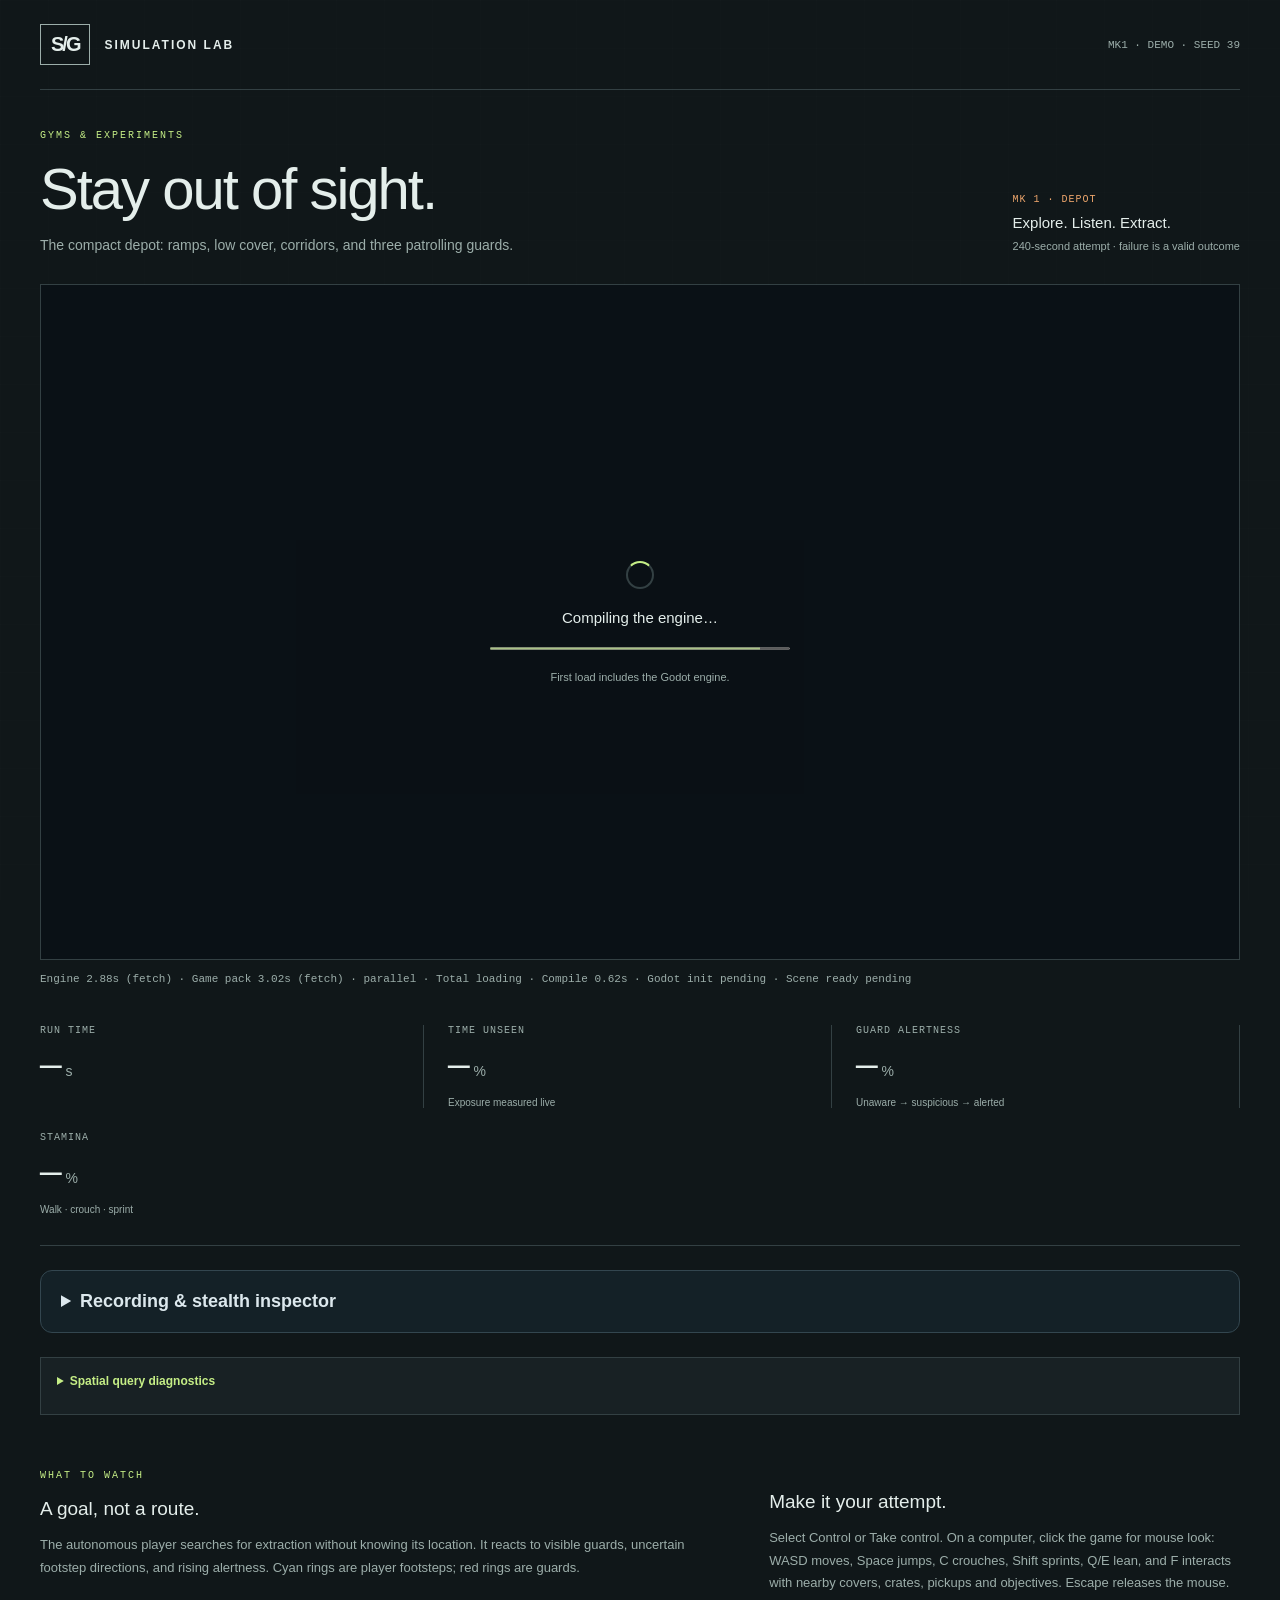
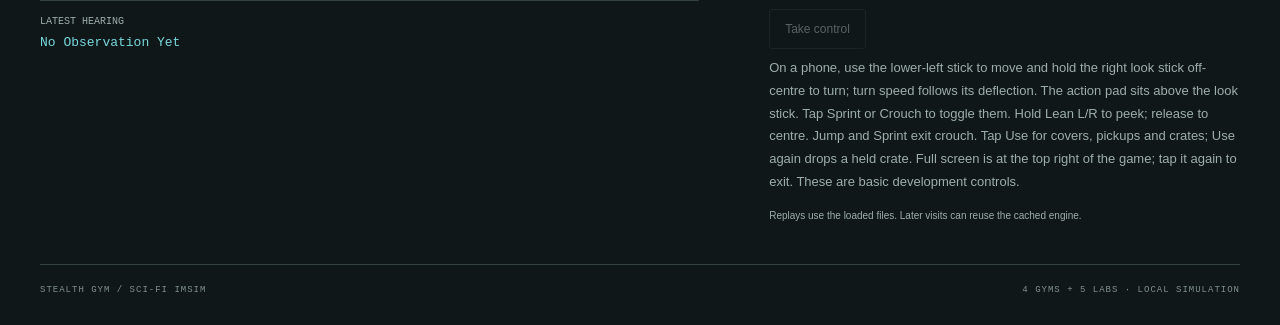
==== index.html @ 88bbf52c "Deploy streamed Hydroponics perf demo" ====
<!doctype html>
<html lang="en">
<head>
  <meta charset="utf-8">
  <meta name="viewport" content="width=device-width,initial-scale=1,viewport-fit=cover">
  <meta name="theme-color" content="#101719">
  <meta name="description" content="Choose a stealth test level, configure a seed, and watch or play an attempt.">
  <title>Stealth Gym · Test Levels</title>
  <link rel="stylesheet" href="style.css?v=986651c945bdf0cf">
  <script src="performance-panel.js?v=f16671eb01cc18a6" defer></script>
  <script src="touch-controls.js?v=0182d5096c4bc957" defer></script>
  <script src="quickbar.js?v=6be242fc9a9ba0c8" defer></script>
  <script src="perspective-menu.js?v=d79db37d63f3ac1d" defer></script>
  <script src="debug-inspector.js?v=f3e230a470df4aca" defer></script>
  <script src="debug-visuals.js?v=fcf3aa32fe4e8c78" defer></script>
  <script src="app.js?v=95acbea2584d005f" defer></script>
</head>
<body>
  <main>
    <header><a class="wordmark" href="./" aria-label="Stealth Gym home"><span class="mark">S/G</span> SIMULATION LAB</a><span class="build" id="selection-badge">MK 1 · SEED 39</span></header>
    <section class="intro"><div><p class="eyebrow">GYMS & EXPERIMENTS</p><h1>Stay out of sight.</h1><p class="description" id="level-description">Choose a course and a seed. Watch the search, or take control yourself.</p></div><div class="scenario"><span id="scenario-heading">MK 1 / THE DEPOT</span><strong>Explore. Listen. Extract.</strong><small id="budget-description">240-second attempt · failure is a valid outcome</small></div></section>
    <section class="viewer" aria-label="Stealth simulation">
      <div class="viewport" id="viewport">
        <div id="mobile-play-prompt" class="mobile-play-prompt hidden" role="status" aria-live="polite"><strong>Full screen required</strong><p>Tap the full-screen button to switch to landscape.</p><button id="test-fullscreen-start" class="hidden" type="button">Enter full screen &amp; start test</button></div>
        <canvas id="canvas" width="1280" height="720" tabindex="0" aria-label="3D stealth course"></canvas>
        <div class="launch" id="launch">
          <img src="poster.jpg" alt="Overhead view of the Mk 1 stealth course with corridors, ramps, and guards" width="640" height="360">
          <div class="shade"></div><div class="launch-content"><span class="pill">REAL SIMULATION / NOT A VIDEO</span><h2>Watch the next move.</h2><p id="download-info">Checking download size…</p><button class="primary" id="load" disabled><span>▶</span> Start now</button><small>The simulation starts automatically; audio may need a tap.</small></div>
        </div>
        <div class="loading hidden" id="loading" role="status"><span class="spinner"></span><strong id="load-status">Preparing demo…</strong><progress id="load-progress" max="1" value="0"></progress><small id="load-detail">First load includes the Godot engine.</small></div>
        <button id="fps-counter" class="fps-counter" type="button" disabled aria-label="Open performance metrics" aria-expanded="false" aria-controls="performance-panel" title="Open performance metrics">0 FPS</button>
        <button id="performance-run-status" class="performance-run-status hidden" type="button" disabled aria-live="polite">PROFILE 0.0 / 0s</button>
        <button id="debug-view-toggle" class="control-proxy" type="button" aria-expanded="false" aria-controls="debug-view-panel">Debug view</button>
        <section id="performance-panel" class="performance-panel hidden" aria-label="Performance">
          <div class="performance-toolbar">
          <div class="debug-view-heading"><strong>Performance · live</strong><button id="performance-close" type="button" aria-label="Close performance panel">✕ Close</button></div>
          <div class="performance-actions"><button id="performance-copy" type="button">Copy report</button><button id="performance-capture" type="button">Capture 10s</button><button id="performance-export" type="button">Download JSON</button></div>
          </div>
          <p id="performance-stats">Waiting for active game frames…</p>
          <canvas id="performance-graph" width="600" height="210" role="img" aria-label="Engine FPS over the last 60 seconds; time increases from left to right"></canvas>
          <small>FPS averages each 100 ms bucket. Pauses and focus changes create gaps. Opening this panel keeps gameplay running.</small>
          <fieldset class="performance-options"><legend>Rendering &amp; recording</legend>
            <label>3D resolution<select id="performance-resolution"><option value="1">100% · full detail</option><option value="0.75">75%</option><option value="0.5" selected>50% default</option></select></label>
            <label><input id="performance-shadows" type="checkbox" checked>Render shadows</label>
            <label><input id="performance-recording" type="checkbox" checked>Record stealth inspector history</label>
          </fieldset>
          <small>Lower resolution and shadows affect appearance. Stealth visibility uses the same gameplay lighting. Recording can be turned off to compare its cost.</small>
          <pre id="performance-engine"></pre>

          <small>Capture for 10 seconds, then use Copy report. URL-started tests show elapsed time against their timeout and offer the completed report on this button. GPU timing depends on WebGL timer-query support; Download saves the full profile.</small>
          <p id="performance-copy-status" role="status" aria-live="polite"></p>
          <textarea id="performance-report-output" class="hidden" readonly rows="8" aria-label="Performance report text"></textarea>
          <small>Rows show average ms over the capture and p95 over the latest 256 ticks or frames, including idle samples. Parent totals include child scopes; do not add them together. CPU/GPU profiling is off outside the panel and captures.</small>
          <pre id="performance-hotspots">Capture 10 seconds of gameplay to rank CPU hotspots.</pre>
        </section>

        <div id="quickbar-drawer" class="quickbar-drawer hidden"></div>
        <div id="touch-controls" class="touch-controls hidden" aria-label="Touch controls">
          <div id="touch-look" class="touch-look touch-joystick" role="img" aria-label="Look joystick; hold a direction to turn"><span id="touch-look-knob">LOOK</span></div>
          <div id="touch-stick" class="touch-stick touch-joystick" role="img" aria-label="Movement joystick; drag to move"><span id="touch-knob">MOVE</span></div>
          <div class="touch-actions">
            <div class="touch-lean-row">
                <button data-touch-action="lean_left" aria-label="Hold to lean left" title="Lean left"><span class="touch-icon">◀</span><small class="touch-label">Lean</small></button>
                <button data-touch-action="lean_right" aria-label="Hold to lean right" title="Lean right"><span class="touch-icon">▶</span><small class="touch-label">Lean</small></button>
            </div>
            <button data-touch-action="jump" aria-label="Jump"><span class="touch-icon">↑</span><small class="touch-label">Jump</small></button>
            <button data-touch-action="interact" aria-label="Use or interact"><span class="touch-icon">⌖</span><small class="touch-label">Use</small></button>
            <button data-touch-action="attack" data-lab="combat weapons" class="hidden" aria-label="Fire weapon"><span class="touch-icon">✦</span><small class="touch-label">Fire</small></button>
            <button data-touch-action="crouch" aria-label="Toggle crouch"><span class="touch-icon">↓</span><small class="touch-label">Crouch</small></button>
            <button data-touch-action="sprint" aria-label="Toggle sprint" aria-pressed="false"><span class="touch-icon">»</span><small class="touch-label">Sprint</small></button>
            <button data-touch-action="grenade" aria-label="Tap to throw grenade; hold to aim or place mine" title="Grenade"><span class="touch-icon">✹</span><small class="touch-label">Frag</small></button>
            <button data-touch-action="block" data-lab="combat" class="hidden" aria-label="Block"><span class="touch-icon">⬡</span><small class="touch-label">Block</small></button>
            <button data-touch-action="heavy" data-lab="combat" class="hidden" aria-label="Heavy attack"><span class="touch-icon">◆</span><small class="touch-label">Heavy</small></button>
            <button data-lab-action="reload" data-lab="weapons" class="hidden" aria-label="Reload weapon"><span class="touch-icon">↻</span><small class="touch-label">Reload</small></button>
            <button data-touch-action="grenade_cancel" aria-label="Cancel grenade aiming" title="Cancel grenade aim"><span class="touch-icon">×</span><small class="touch-label">Cancel</small></button>
            <button data-touch-action="ads" class="hidden" aria-label="Toggle aim down sights" aria-pressed="false" title="Aim down sights"><span class="touch-icon">◎</span><small class="touch-label">Aim</small></button>
            <button data-lab-action="takedown" data-lab="takedown" class="hidden" aria-label="Take down target"><span class="touch-icon">⊗</span><small class="touch-label">Take down</small></button>
            <button data-lab-action="distraction" data-lab="stealth" class="hidden" aria-label="Throw noise distraction"><span class="touch-icon">)))</span><small class="touch-label">Noise</small></button>
          </div>
        </div>
        <div class="viewport-corner-controls"><button id="play-toggle" data-command="pause" type="button" disabled aria-label="Play simulation" title="Play simulation">▶</button><div class="corner-secondary-controls"><button id="choose-map" class="map-return" type="button" disabled aria-label="Back to maps" title="Back to maps">‹ Maps</button><button id="overview-reset" class="hidden" data-command="overview_reset" type="button" disabled aria-label="Reset overview camera" title="Reset overview camera"><svg viewBox="0 0 24 24" aria-hidden="true"><circle cx="12" cy="12" r="6"/><path d="M12 2v5m0 10v5M2 12h5m10 0h5"/><circle cx="12" cy="12" r="1"/></svg></button><button id="replay" data-command="restart" type="button" disabled aria-label="Replay simulation" title="Replay simulation"><svg viewBox="0 0 24 24" aria-hidden="true"><path d="M3 11a9 9 0 1 1 2.4 7.1M3 4v7h7"/></svg></button><button id="inventory-open" class="hidden" data-command="inventory" type="button" aria-label="Open inventory" title="Inventory [I]">▦</button><div class="audio-controls" role="group" aria-label="Game audio">
          <button id="mute" type="button" aria-label="Mute game audio" aria-pressed="false" title="Mute game audio"><svg viewBox="0 0 24 24" aria-hidden="true"><path d="M11 5 6 9H3v6h3l5 4Z"/><path class="sound-waves" d="M15 8a6 6 0 0 1 0 8m3-11a10 10 0 0 1 0 14"/><path class="sound-muted" d="m16 9 5 6m0-6-5 6"/></svg></button>
        </div><button id="fullscreen" type="button" aria-label="Enter full screen" aria-pressed="false" title="Enter full screen">⛶</button></div></div>
        <div class="viewport-actions"><span id="interaction-prompt"></span></div>
        <div class="fullscreen-chrome" aria-label="Game controls">
          
          <div class="fullscreen-top"><span class="fullscreen-brand">STEALTH GYM</span></div>
          <div class="fullscreen-menu hidden" id="fullscreen-menu" aria-label="Game options">
            <div class="options-heading"><strong>Game options</strong><button id="options-close" type="button" aria-label="Close game options">Close</button></div>
            <section class="configuration" aria-label="Scenario settings">
      <input id="level" type="hidden" value="mk1">
      <fieldset id="run-mode" class="mode-toggle"><legend>RUN MODE</legend><div><label><input id="mode-demo" type="radio" name="run-mode" value="autonomous" checked><span><strong>Demo</strong><small>Watch simulation</small></span></label><label><input id="mode-control" type="radio" name="run-mode" value="manual"><span><strong>Control</strong><small>Play it yourself</small></span></label></div></fieldset>
      <label>SEED<div class="seed-field"><input id="seed" aria-label="Random seed" type="number" min="0" max="2147483647" step="1" value="39" inputmode="numeric"><button id="random-seed" aria-label="Choose a random seed" title="Choose a random seed"><svg viewBox="0 0 24 24" aria-hidden="true"><rect x="3" y="3" width="18" height="18" rx="3"/><circle cx="7.5" cy="7.5" r="1"/><circle cx="16.5" cy="7.5" r="1"/><circle cx="12" cy="12" r="1"/><circle cx="7.5" cy="16.5" r="1"/><circle cx="16.5" cy="16.5" r="1"/></svg></button><span class="seed-steppers"><button id="seed-up" type="button" aria-label="Increase seed" title="Increase seed">&#9650;</button><button id="seed-down" type="button" aria-label="Decrease seed" title="Decrease seed">&#9660;</button></span></div></label>
      <label>TIME LIMIT (S)<input id="budget" aria-label="Time limit in seconds" type="number" min="30" max="900" step="1" value="240" inputmode="numeric"></label>
      <label class="wall-texture-choice">WALL TEXTURE<select id="wall-texture" aria-label="Wall texture"><option value="untextured">Untextured · default</option><option value="weathered_concrete">Weathered concrete</option><option value="concrete_blocks">Concrete blocks</option><option value="industrial_steel">Industrial steel</option></select></label>
      <p id="config-help" role="status">Demo and Control switch live. Wall textures apply live; course settings restart on change.</p>
    </section>
          </div>
          <div class="fullscreen-bottom"><div><button id="fullscreen-game-ui-toggle" class="hidden" type="button" aria-pressed="false">Show UI</button><button id="fullscreen-mute" type="button" aria-label="Mute game audio" aria-pressed="false">♫</button><div id="perspective-menu" class="perspective-menu hidden"><button id="perspective-toggle" type="button" aria-label="Perspective" title="Perspective" aria-expanded="false" aria-controls="perspective-choices"><svg viewBox="0 0 24 24" aria-hidden="true"><path d="M2 12s3.5-7 10-7 10 7 10 7-3.5 7-10 7S2 12 2 12Z"/><circle cx="12" cy="12" r="3"/></svg></button><div class="camera-controls hidden" id="perspective-choices" role="group" aria-label="Perspective"><button type="button" data-perspective data-command="overview" aria-label="Overview" title="Overview" aria-pressed="false" disabled><svg viewBox="0 0 24 24" aria-hidden="true"><rect x="3" y="3" width="18" height="18" rx="2"/><path d="m8 15 4-7 4 7Z"/></svg></button><button type="button" data-perspective data-command="follow" aria-label="Follow" title="Follow" aria-pressed="false" disabled><svg viewBox="0 0 24 24" aria-hidden="true"><circle cx="14" cy="6" r="3"/><path d="M9 20v-4a5 5 0 0 1 10 0v4M3 8v9m0 0 3-3m-3 3-2-3"/></svg></button><button type="button" data-perspective data-command="first_person" aria-label="First person" title="First person" aria-pressed="false" disabled><svg viewBox="0 0 24 24" aria-hidden="true"><circle cx="12" cy="12" r="6"/><path d="M12 2v6m0 8v6M2 12h6m8 0h6"/></svg></button></div><div id="perspective-tooltip" class="perspective-tooltip hidden" role="tooltip"></div></div><button id="journal-open" class="hidden" type="button" data-command="journal" aria-label="Open recovered logs" title="Recovered logs [J]">Logs</button><button id="fullscreen-menu-toggle" type="button" aria-expanded="false" aria-controls="fullscreen-menu">Options</button></div></div>
        </div>
        <section id="debug-view-panel" class="debug-view-panel hidden" aria-label="Debug view settings">
          <div class="debug-view-heading"><strong>Debug view</strong><button id="debug-view-close" aria-label="Close debug view">✕</button></div>
          <p>Overlays only. Changes apply immediately without restarting. Alertness icons are gameplay UI and stay enabled.</p>
          <div class="debug-view-actions"><button id="debug-show-all" disabled>Show all</button><button id="debug-hide-all" disabled>Hide all</button></div>
          <fieldset id="debug-view-layers" aria-label="Optional debug overlays"></fieldset>
          <small>Cones show sensor range and field of view, before wall occlusion. Arrows show requested movement.</small><small id="debug-view-hint">Load the demo to enable these controls.</small>
        </section>
      </div>

    </section>
    <p id="load-timings" class="load-timings" role="status">Engine pending · Game pack pending · parallel · Total loading</p>
    <section class="stats" aria-label="Live telemetry"><article><span>RUN TIME</span><strong id="elapsed">—<em>s</em></strong><small id="status">Ready when you are</small></article><article><span>TIME UNSEEN</span><strong id="unseen">—<em>%</em></strong><small id="seen">Exposure measured live</small></article><article><span>GUARD ALERTNESS</span><strong id="alert">—<em>%</em></strong><small>Unaware → suspicious → alerted</small></article><article><span>STAMINA</span><strong id="stamina">—<em>%</em></strong><small id="posture">Walk · crouch · sprint</small></article></section>
    <details id="debug-inspector" class="debug-inspector"><summary>Recording &amp; stealth inspector</summary>
      <p>Pause to inspect any observer → target pair. Scrub recorded samples without changing the live world. The map and graphs show the selected time; the 3D game stays frozen at its latest state. Stealth is currently the only recorded system.</p>
      <div class="debug-toolbar"><button id="debug-pause" disabled>Pause</button><button id="debug-back" disabled aria-label="Previous recorded sample">◀ Sample</button><button id="debug-next" disabled aria-label="Next recorded sample">Sample ▶</button><button id="debug-live" disabled>Latest sample</button><button id="debug-export" disabled>Export JSON</button><button id="debug-import" disabled>Open recording</button><input id="debug-file" type="file" accept=".json,application/json" hidden></div>
      <p id="debug-status" role="status">Recording starts when the simulation loads. Keeps the latest 5 minutes at 10 samples/sec.</p>
      <div class="debug-selectors"><label>SYSTEM<select id="debug-stream"></select></label><label><span id="debug-source-heading">OBSERVER</span><select id="debug-source"></select></label><label><span id="debug-target-heading">TARGET</span><select id="debug-target"></select></label></div>
      <label class="debug-scrub">RECORDED TIME <output id="debug-time">0.00s</output><input id="debug-cursor" type="range" min="0" max="1" step="0.001" value="0" aria-label="Scrub recording"></label>
      <div class="debug-snapshot"><div><canvas id="debug-map" width="640" height="320" aria-label="Recorded actor positions. Click a dot to select an observer; shift click selects a target."></canvas><small>Recorded top view · orange = observer · cyan = target · line = observer memory. Wall footprints are static context; height and moving gates are not replayed. Tap actors to select; Shift + click selects a target.</small></div><pre id="debug-values">No sample selected.</pre></div>
      <div id="debug-graphs" class="debug-graphs" aria-label="Historical evidence graphs"></div>
      <p id="debug-description"></p><ol id="debug-events" aria-label="Recorded state transitions"></ol><p id="debug-error" role="alert"></p>
    </details>
    <details class="query-diagnostics"><summary>Spatial query diagnostics</summary>
      <dl><div><dt>Index p95 / physics tick</dt><dd id="query-frame">Waiting for simulation</dd></div><div><dt>Query p95</dt><dd id="query-latency">—</dd></div><div><dt>Candidates / full scan</dt><dd id="query-candidates">—</dd></div><div><dt>Cells / query</dt><dd id="query-cells">—</dd></div><div><dt>Bucket occupancy</dt><dd id="query-buckets">—</dd></div><div><dt>Maintenance / physics tick</dt><dd id="query-updates">—</dd></div><div><dt>Targets / oversized / fallbacks</dt><dd id="query-population">—</dd></div><div><dt>Replacement cost budget</dt><dd id="query-alternative">—</dd></div></dl>
      <p>Vision target lookup only; excludes field-of-view checks and physics rays. Tick costs cover the last 120 physics ticks; query p95 covers up to 512 calls. Candidate counts cover this run. The 1 ms index budget is a development target. A replacement must beat query + maintenance cost on the same workload; tree performance has not been measured in this live session.</p>
      <button id="download-query-stats" disabled>Download stats (.json)</button>
    </details>
    <section class="notes"><div><p class="eyebrow">WHAT TO WATCH</p><h3>A goal, not a route.</h3><p>The autonomous player searches for extraction without knowing its location. It reacts to visible guards, uncertain footstep directions, and rising alertness. Cyan rings are player footsteps; red rings are guards.</p><p class="hearing">LATEST HEARING <span id="hearing">No observation yet</span></p></div><div class="control-note"><h3>Make it your attempt.</h3><p>Select Control or Take control. On a computer, click the game for mouse look: WASD moves, Space jumps, C crouches, Shift sprints, Q/E lean, and F interacts with nearby covers, crates, pickups and objectives. Escape releases the mouse.</p><button data-command="play" class="manual" disabled>Take control</button><p>On a phone, use the lower-left stick to move and hold the right look stick off-centre to turn; turn speed follows its deflection. The action pad sits above the look stick. Tap Sprint or Crouch to toggle them. Hold Lean L/R to peek; release to centre. Jump and Sprint exit crouch. Tap Use for covers, pickups and crates; Use again drops a held crate. Full screen is at the top right of the game; tap it again to exit. These are basic development controls.</p><small id="cache-note">Replays use the loaded files. Later visits can reuse the cached engine.</small></div></section>
    <footer><span>STEALTH GYM / SCI-FI IMSIM</span><span>4 GYMS + 5 LABS · LOCAL SIMULATION</span></footer>
  </main>
</body>
</html>
---- style.css ----
:root{color-scheme:dark;--bg:#101719;--surface:#182124;--line:#334043;--text:#e4eeeb;--muted:#9caeaa;--accent:#c5ee86;--cyan:#78d9dd;--orange:#eea66c;font-family:Arial,Helvetica,sans-serif}*{box-sizing:border-box}body{margin:0;background:var(--bg);color:var(--text)}body:before{content:"";position:fixed;inset:0;pointer-events:none;background-image:linear-gradient(#ffffff02 1px,transparent 1px),linear-gradient(90deg,#ffffff02 1px,transparent 1px);background-size:48px 48px}main{max-width:1280px;margin:auto;padding:0 40px}header{height:90px;display:flex;align-items:center;justify-content:space-between;border-bottom:1px solid var(--line)}.wordmark{color:var(--text);font-size:12px;font-weight:bold;letter-spacing:2px;text-decoration:none;display:flex;align-items:center;gap:14px}.mark{font-size:20px;letter-spacing:-2px;border:1px solid var(--muted);padding:8px 10px}.build{font:11px monospace;color:var(--muted);display:flex;align-items:center;gap:12px}.build i{width:4px;height:4px;background:var(--accent)}.intro{padding:40px 0 28px;display:flex;gap:24px;justify-content:space-between;align-items:flex-end}.eyebrow{font:10px monospace;letter-spacing:2px;color:var(--accent);margin:0 0 14px}h1{font-size:clamp(32px,5vw,58px);font-weight:500;letter-spacing:-2px;margin:0 0 12px}.description{font-size:14px;line-height:1.6;color:var(--muted);max-width:530px;margin:0}.scenario{display:grid;gap:9px;flex-shrink:0;padding-bottom:4px}.scenario span{font:10px monospace;letter-spacing:1px;color:var(--orange)}.scenario strong{font-size:15px;font-weight:500}.scenario small{font-size:11px;color:var(--muted)}.viewer{border:1px solid var(--line);background:#0a1012}.viewport{position:relative;aspect-ratio:16/9;overflow:hidden}canvas{display:block;width:100%;height:100%;outline:none;background:#0a1012}.launch,.loading{position:absolute;inset:0;display:flex;align-items:center;justify-content:center;text-align:center}.launch img{position:absolute;width:100%;height:100%;object-fit:cover;filter:saturate(.65)}.shade{position:absolute;inset:0;background:linear-gradient(90deg,#081014d9,#08101466),linear-gradient(0deg,#081014d9,transparent)}.launch-content{position:relative;padding:20px}.pill{font:9px monospace;letter-spacing:2px;color:var(--cyan)}h2{font-size:clamp(25px,4vw,42px);font-weight:500;letter-spacing:-1px;margin:18px 0 14px}.launch p{font-size:13px;color:#d0dcd6;margin:0 0 20px}.launch small{display:block;margin-top:12px;font-size:11px;color:var(--muted)}button{font:12px Arial,sans-serif;color:var(--text);background:transparent;border:1px solid var(--line);border-radius:3px;cursor:pointer;min-height:40px;padding:10px 15px;transition:background .15s}button:hover:not(:disabled){background:#ffffff0e;border-color:#8b9b94}button:focus-visible{outline:2px solid var(--cyan);outline-offset:3px}button:disabled{opacity:.35;cursor:default}.primary{background:var(--accent);color:#14201b;border-color:var(--accent);font-weight:bold;padding:13px 26px;min-height:46px}.primary:hover:not(:disabled){background:#d9ffac}.primary span{margin-right:9px}.toolbar{display:flex;justify-content:space-between;gap:10px;padding:12px;background:var(--surface);border-top:1px solid var(--line)}.camera-controls,.run-controls{display:flex;gap:5px}.camera-controls button{border-color:transparent;color:var(--muted)}.camera-controls .selected{background:#2b3735;color:var(--accent)}.stats{display:grid;grid-template-columns:repeat(3,1fr);border-bottom:1px solid var(--line);padding:26px 0 30px;gap:24px}.stats article{border-right:1px solid var(--line);display:flex;flex-direction:column;gap:10px}.stats article:last-child{border:0}.stats span{font:10px monospace;letter-spacing:1px;color:var(--muted)}.stats strong{font:36px monospace;font-weight:400}.stats strong em{font:14px Arial;margin-left:4px;font-style:normal;color:var(--muted)}.stats small{font-size:10px;color:var(--muted)}.notes{display:grid;grid-template-columns:1.4fr 1fr;gap:70px;padding:32px 0 40px}.notes h3{font-size:19px;font-weight:500;margin:0 0 14px}.notes p{font-size:13px;line-height:1.75;color:var(--muted);margin:0 0 14px}.notes .eyebrow{font-size:10px;color:var(--accent)}.notes .hearing{margin-top:20px;border-top:1px solid var(--line);padding-top:15px;font:10px monospace;color:var(--muted)}.hearing span{display:block;margin-top:8px;color:var(--cyan);text-transform:capitalize;font-size:13px}.control-note{padding-top:24px}.control-note small{display:block;color:var(--muted);font-size:10px;line-height:1.6;margin-top:14px}.manual{margin-bottom:8px}.mobile-note{display:none}footer{border-top:1px solid var(--line);display:flex;justify-content:space-between;gap:12px;padding:20px 0 30px;font:9px monospace;color:#81918c;letter-spacing:1px}.loading{background:#0a1116ef;flex-direction:column;gap:20px}.loading strong{font-size:15px;font-weight:400}.loading small{font-size:11px;color:var(--muted);padding:0 20px}.loading progress{width:55%;max-width:300px;height:5px;accent-color:var(--accent)}.spinner{width:28px;height:28px;border:2px solid var(--line);border-top-color:var(--accent);border-radius:50%;animation:spin 1s linear infinite}@keyframes spin{to{transform:rotate(360deg)}}.live-indicator{position:absolute;left:15px;top:15px;background:#101719cc;font:9px monospace;letter-spacing:1px;padding:8px 10px;border:1px solid #ffffff22;display:flex;align-items:center;gap:7px;pointer-events:none}.live-indicator i{background:var(--accent);height:5px;width:5px;border-radius:50%}.hidden{display:none!important}.viewport:fullscreen{width:100vw;height:100vh;aspect-ratio:auto;background:#0a1012}.viewport:fullscreen canvas{object-fit:contain}
@media(max-width:700px){main{padding:0 16px}header{height:68px}.wordmark{font-size:10px;letter-spacing:1px;gap:9px}.mark{font-size:16px;padding:7px}.build{font-size:9px;gap:6px}.intro{padding:28px 0 22px;display:block}.scenario{display:none}h1{letter-spacing:-1px}.description{font-size:12px}.eyebrow{font-size:9px}.toolbar{flex-wrap:wrap;padding:8px}.camera-controls,.run-controls{flex:1}.camera-controls button,.run-controls button{flex:1;padding:10px 9px;white-space:nowrap;font-size:11px;min-height:40px}.stats{grid-template-columns:1fr 1fr;gap:22px 20px;padding:24px 0}.stats article:nth-child(2){border:0}.stats strong{font-size:29px}.stats small{font-size:10px}.notes{grid-template-columns:1fr;gap:6px;padding:28px 0}.notes p{font-size:12px}.control-note{padding-top:10px}.notes h3{font-size:18px}.launch h2{margin:10px 0;font-size:26px}.launch p{margin:0 0 12px;font-size:11px}.launch small{font-size:9px;margin-top:9px}.launch .pill{font-size:8px;letter-spacing:1px}.primary{min-height:40px;padding:10px 22px}.stats span{font-size:9px}footer{font-size:8px;display:grid;gap:8px}.live-indicator{top:8px;left:8px;font-size:8px}.loading{gap:12px}.loading small{font-size:10px}.loading strong{font-size:12px}}
@media(pointer:coarse){.mobile-note{display:block}}
.query-diagnostics{margin:20px 0;padding:16px;border:1px solid var(--line);background:var(--surface);font-size:12px}.query-diagnostics summary{cursor:pointer;color:var(--accent);font-weight:bold;min-height:24px}.query-diagnostics dl{display:grid;grid-template-columns:1fr 1fr;gap:16px;margin:20px 0}.query-diagnostics dt{color:var(--muted);font-size:11px;margin-bottom:6px}.query-diagnostics dd{margin:0;font:12px monospace;overflow-wrap:anywhere}.query-diagnostics p{color:var(--muted);font-size:11px;line-height:1.6;max-width:800px}@media(max-width:500px){.query-diagnostics dl{grid-template-columns:1fr}}
.configuration{display:grid;grid-template-columns:1.3fr 1.3fr 1fr .8fr auto;gap:12px;align-items:end;padding:18px;background:var(--surface);border:1px solid var(--line);border-bottom:0}.configuration label{display:grid;gap:8px;color:var(--muted);font:9px monospace;letter-spacing:1px}.configuration select,.configuration input{height:40px;min-width:0;width:100%;padding:8px 10px;border:1px solid var(--line);border-radius:3px;background:#101719;color:var(--text);font:13px Arial}.configuration select:focus,.configuration input:focus{outline:1px solid var(--cyan)}.configuration select:disabled,.configuration input:disabled{opacity:.45}.configuration .seed-field{display:flex;gap:4px}.seed-field input{width:100%;min-width:0}.seed-field button{padding:8px 10px}.configuration>button{color:var(--accent);border-color:#607545}.configuration>p{grid-column:1/-1;color:var(--muted);font-size:11px;line-height:1.5;margin:0}.configuration>p.error{color:#ff9b85}.configuration input::-webkit-inner-spin-button{-webkit-appearance:none}
@media(max-width:900px){.configuration{grid-template-columns:1fr 1fr}.configuration>button{grid-column:1/-1}}
@media(prefers-reduced-motion:reduce){*{transition:none!important}.spinner{animation:none}}
.camera-controls{flex:1}.camera-controls.control-mode button:not([data-command=first_person]){display:none}.camera-controls.control-mode button[data-command=first_person]{flex:1}.configuration{grid-template-columns:1.3fr 1fr 1fr}
.lighting-controls{grid-column:1/-1;border-top:1px solid var(--line);padding-top:12px}.lighting-controls summary{min-height:40px;padding:10px 0;color:var(--accent);font:bold 10px monospace;letter-spacing:1px;cursor:pointer}.lighting-sliders{display:grid;grid-template-columns:repeat(4,minmax(0,1fr));gap:16px}.lighting-sliders label{display:grid;grid-template-columns:1fr auto;align-items:center;gap:8px;color:var(--muted);font:9px monospace;letter-spacing:1px}.lighting-sliders output{color:var(--text);font:12px monospace;letter-spacing:0}.lighting-sliders input{grid-column:1/-1;width:100%;height:40px;margin:0;accent-color:var(--accent);touch-action:pan-y}.lighting-controls>small{display:block;color:var(--muted);font:11px Arial,sans-serif;line-height:1.5;margin-top:6px}@media(max-width:700px){.lighting-sliders{grid-template-columns:1fr 1fr;gap:12px}}
.configuration{grid-template-columns:1.3fr 1fr 1fr}.configuration .mode-toggle{grid-column:1/-1;grid-row:1;min-width:0;margin:0 0 6px;padding:12px;border:2px solid #718b50;border-radius:6px;background:#101719}.mode-toggle legend{padding:0 8px;color:var(--accent);font:bold 11px monospace;letter-spacing:2px}.mode-toggle>div{display:grid;grid-template-columns:1fr 1fr;gap:10px}.configuration .mode-toggle label{display:flex;align-items:center;gap:12px;min-height:66px;padding:12px 16px;border:2px solid var(--line);border-radius:4px;cursor:pointer;letter-spacing:0}.configuration .mode-toggle label:has(input:checked){background:#c5ee8620;border-color:var(--accent);color:var(--accent)}.configuration .mode-toggle input{appearance:auto;accent-color:var(--accent);width:22px;height:22px;flex:0 0 22px;margin:0;padding:0}.mode-toggle span{display:grid;gap:5px}.mode-toggle strong{font:bold 20px Arial,sans-serif}.mode-toggle small{font:12px Arial,sans-serif;color:var(--muted)}.mode-toggle:disabled{opacity:.45}.mode-toggle:disabled label{cursor:default}.mode-toggle label:focus-within{outline:2px solid var(--cyan);outline-offset:2px}@media(max-width:900px){.configuration{grid-template-columns:1fr 1fr}.configuration>button{grid-column:1/-1}}@media(max-width:500px){.configuration .mode-toggle label{padding:10px;gap:8px}.mode-toggle strong{font-size:18px}.mode-toggle small{font-size:10px}}
.touch-controls{position:absolute;inset:0;pointer-events:none;user-select:none;-webkit-user-select:none}.touch-look{position:absolute;right:0;top:0;width:52%;height:100%;pointer-events:auto;touch-action:none}.touch-look>span{position:absolute;right:20%;top:45%;color:#ffffff66;font:10px monospace;pointer-events:none}.touch-stick{position:absolute;bottom:max(14px,env(safe-area-inset-bottom));left:max(14px,env(safe-area-inset-left));width:clamp(90px,18vw,150px);aspect-ratio:1;border:2px solid #ffffff66;border-radius:50%;background:#08101455;pointer-events:auto;touch-action:none;display:grid;place-items:center}.touch-stick>span{display:grid;place-items:center;width:65%;height:65%;border:1px solid #ffffff77;border-radius:50%;background:#bac9c133;color:white;font:10px monospace;pointer-events:none}.touch-actions{position:absolute;bottom:max(14px,env(safe-area-inset-bottom));right:max(14px,env(safe-area-inset-right));display:grid;grid-template-columns:repeat(2,minmax(48px,1fr));gap:6px;pointer-events:auto}.touch-actions button{min-height:46px;padding:10px;background:#101719b8;touch-action:none;border-color:#ffffff66;font-size:12px;user-select:none;-webkit-user-select:none}.touch-actions .held{color:#101719;background:var(--accent)}.viewport.expanded{position:fixed;inset:0;z-index:1000;width:100%;height:100dvh;aspect-ratio:auto;background:#0a1012}.viewport.expanded canvas{object-fit:contain}#toggle-touch[aria-pressed=true]{color:var(--accent)}
@media(max-width:500px){.touch-actions{gap:4px;bottom:8px;right:8px}.touch-actions button{min-height:38px;padding:6px}.touch-stick{bottom:8px;left:8px}.touch-look>span{top:35%;font-size:8px}.build{max-width:50%;text-align:right}}
.viewport-actions{position:absolute;z-index:2;right:max(8px,env(safe-area-inset-right));top:max(8px,env(safe-area-inset-top));display:flex;align-items:center;gap:6px;max-width:calc(100% - 16px)}.viewport-actions button{background:#101719ed;min-height:44px;padding:8px 12px;font-size:12px;white-space:nowrap;border-color:#91ac6b}.viewport-actions span{font:11px monospace;background:#101719cc;max-width:200px}.viewport-actions span:empty{display:none}.run-controls{flex-wrap:wrap}.run-controls #fullscreen{color:var(--accent);border-color:#718b50}.viewport:-webkit-full-screen{width:100vw;height:100vh;aspect-ratio:auto;background:#0a1012}.viewport:-webkit-full-screen canvas{object-fit:contain}@media(max-width:500px){.viewport-actions button{padding:6px 9px;font-size:11px}.viewport-actions span{max-width:32vw;font-size:9px}}
/* Recording tools remain usable at phone width; no canvas-scaled form controls. */
.debug-inspector{margin:24px 0;padding:20px;background:#142127;border:1px solid #33464f;border-radius:12px;color:#dce8ed}
.debug-inspector summary{font-size:18px;cursor:pointer;font-weight:700}
.debug-inspector p,.debug-inspector small{line-height:1.5;color:#b6c6ce}
.debug-toolbar{display:flex;flex-wrap:wrap;gap:8px;margin:16px 0}
.debug-toolbar button,.debug-events button{min-height:42px}
.debug-selectors{display:grid;grid-template-columns:repeat(3,minmax(0,1fr));gap:12px}
.debug-selectors label{display:flex;flex-direction:column;gap:6px;font-size:12px;letter-spacing:.06em}
.debug-selectors select{width:100%;min-height:44px;background:#0e191f;color:#e8f1f5;border:1px solid #48616d;border-radius:6px;padding:8px}
.debug-scrub{display:block;margin:20px 0;font-size:12px}.debug-scrub output{float:right;font-size:16px}.debug-scrub input{display:block;width:100%;height:44px;accent-color:#70dfce}
.debug-snapshot{display:grid;grid-template-columns:1.2fr 1fr;gap:18px}.debug-snapshot canvas{width:100%;height:auto;touch-action:manipulation}.debug-snapshot pre{margin:0;background:#101b21;padding:14px;white-space:pre-wrap;overflow-wrap:anywhere;font-size:13px;line-height:1.6}
.debug-graphs{display:grid;grid-template-columns:repeat(2,minmax(0,1fr));gap:12px;margin:18px 0}.debug-graphs canvas{width:100%;height:auto;touch-action:manipulation;border:1px solid #34474f;border-radius:6px}
#debug-events{padding-left:20px}#debug-events li{margin-bottom:6px}#debug-error{color:#ffb7ad}
@media(max-width:650px){.debug-selectors{grid-template-columns:1fr}.debug-snapshot,.debug-graphs{grid-template-columns:1fr}.debug-inspector{padding:14px}.debug-toolbar button{flex:1 1 100px}}
.touch-lean-row{grid-column:1/-1;display:grid;grid-template-columns:repeat(2,minmax(48px,1fr));gap:inherit}
.debug-view-panel{position:absolute;z-index:5;top:62px;right:10px;width:min(340px,calc(100% - 20px));max-height:calc(100% - 78px);overflow:auto;overscroll-behavior:contain;touch-action:pan-y;padding:14px;border:1px solid #6b8473;border-radius:8px;background:#101b21f5;color:#e8f1f5;box-shadow:0 8px 25px #0007}
.debug-view-heading,.debug-view-actions{display:flex;align-items:center;gap:8px;justify-content:space-between}.debug-view-heading>strong{font-size:17px}.debug-view-panel button{min-height:40px;background:#1b2c32;padding:8px 14px}.debug-view-panel p,.debug-view-panel small{font-size:12px;line-height:1.4;color:#b6c6ce}.debug-view-panel fieldset{border:0;padding:8px 0;margin:0;display:grid;gap:2px}.debug-view-panel label{display:flex;align-items:center;gap:10px;min-height:40px;cursor:pointer;font-size:13px}.debug-view-panel input{width:20px;height:20px;accent-color:#c5ee86}.debug-view-panel small{display:block}#debug-view-toggle[aria-expanded=true]{background:#c5ee86;color:#101719}
.lighting-controls p[role=alert]{color:#ff9b85;font:12px Arial,sans-serif;line-height:1.5;overflow-wrap:anywhere}


.audio-controls{display:flex;flex-shrink:0}
.audio-controls button{display:grid;place-items:center;width:44px;min-height:44px;padding:10px;border:0;border-radius:50%;background:transparent}
.audio-controls svg{width:22px;height:22px;fill:none;stroke:currentColor;stroke-width:1.8;stroke-linecap:round;stroke-linejoin:round}
.audio-controls .sound-muted{display:none}.audio-controls button[aria-pressed=true] .sound-waves{display:none}.audio-controls button[aria-pressed=true] .sound-muted{display:block}.audio-controls button[aria-pressed=true]{color:var(--orange)}
/* Clickable engine FPS readout and live graph, also visible in fullscreen. */
.fps-counter{position:absolute;z-index:6;left:12px;top:12px;min-height:44px;padding:8px 12px;background:#142127f5;border:2px solid var(--accent);border-radius:7px;color:var(--accent);font:bold 12px monospace;cursor:pointer;box-shadow:0 3px 12px #0008}.fps-counter:hover,.fps-counter[aria-expanded=true]{background:var(--accent);color:#101719}.fps-counter:focus-visible{outline:3px solid white;outline-offset:3px}.fps-counter:disabled{opacity:0;pointer-events:none}.viewport .live-indicator{top:66px;left:12px}.performance-panel{position:absolute;z-index:7;top:64px;left:12px;width:min(520px,calc(100% - 24px));max-height:calc(100% - 76px);overflow:auto;padding:14px;background:#101b21fa;border:1px solid #718b50;border-radius:8px;box-shadow:0 8px 25px #0008;touch-action:pan-y;overscroll-behavior:contain}.performance-panel p{font:12px/1.6 monospace;white-space:pre-line;color:#e8f1f5}.performance-panel small{font:11px/1.5 Arial,sans-serif;color:#b6c6ce}.performance-panel canvas{display:block;width:100%;height:auto;margin:10px 0}.performance-panel button{min-height:40px;padding:8px 12px}.performance-panel .debug-view-heading{color:#c5ee86}@media(max-width:500px){.fps-counter{top:8px;left:8px;font-size:10px;padding:6px}.performance-panel{left:8px;top:60px;width:calc(100% - 16px);max-height:calc(100% - 68px);padding:10px}}
@media(max-width:700px){.viewport-actions{top:60px}.viewport .live-indicator{top:112px}}
.performance-options{display:grid;gap:10px;margin:14px 0;border:1px solid #48616d;padding:10px}.performance-options legend{color:#c5ee86;font-size:12px}.performance-options label{display:flex;align-items:center;gap:10px;min-height:36px;font-size:12px}.performance-options select{min-width:0;min-height:40px;background:#142127;color:#e8f1f5;border:1px solid #718b50;border-radius:4px;padding:6px}.performance-options input{width:20px;height:20px;accent-color:#c5ee86}.performance-actions{display:flex;gap:8px;flex-wrap:wrap;margin:12px 0}.performance-actions button{flex:1;min-width:150px}.performance-panel pre{font:11px/1.5 monospace;white-space:pre-wrap;overflow-wrap:anywhere;color:#dce8ed}
@media(max-width:700px),(max-height:500px){.performance-panel{position:fixed;inset:8px;width:auto;height:fit-content;max-height:calc(100dvh - 16px);z-index:1100}.performance-panel .debug-view-heading{position:sticky;top:-10px;padding:8px 0;background:#101b21;z-index:1}}

/* Keep the embedded game canvas clean; the two primary actions sit in its corners. */
.viewport-corner-controls{position:absolute;z-index:12;top:max(8px,env(safe-area-inset-top));left:max(8px,env(safe-area-inset-left));right:max(8px,env(safe-area-inset-right));display:flex;align-items:flex-start;justify-content:space-between;pointer-events:none}
.viewport:not(.live) .viewport-corner-controls{display:none}
.viewport-corner-controls button{display:grid;place-items:center;width:44px;height:44px;min-height:44px;padding:0;border-color:#91ac6b;background:#101719e8;color:var(--accent);font-size:20px;line-height:1;pointer-events:auto;box-shadow:0 2px 10px #0008}
.viewport-corner-controls #play-toggle{font-size:18px}
.control-proxy{display:none!important}
.corner-secondary-controls{display:flex;align-items:flex-start;gap:4px;pointer-events:auto}
.viewport-corner-controls .map-return{width:auto;min-width:64px;padding:0 8px;font-size:13px}
.corner-secondary-controls .audio-controls button{width:44px;height:44px;min-height:44px;padding:10px;background:#101719e8;border:1px solid #65776e;border-radius:3px}
.viewport:not(:fullscreen):not(.expanded) #debug-view-toggle{display:none}
.stats #status{display:none}
.fullscreen-top{justify-content:center}
.fullscreen-bottom>div{align-items:center}
#game-ui-toggle[aria-pressed=true],#fullscreen-game-ui-toggle[aria-pressed=true]{color:var(--accent);border-color:#91ac6b}
.overview-camera-active{touch-action:none;cursor:grab;user-select:none;-webkit-user-select:none}
.overview-camera-active.overview-camera-dragging{cursor:grabbing}

/* One canonical options form inside the viewport, shared by embedded/fullscreen. */
.viewport .fullscreen-chrome{display:flex;position:absolute;z-index:9;inset:0;flex-direction:column;justify-content:space-between;padding:8px 10px;pointer-events:none}
.viewport:not(.live) .fullscreen-chrome{display:none}
.fullscreen-top,.fullscreen-bottom{display:flex;align-items:center;justify-content:space-between;gap:8px;min-height:42px}
.fullscreen-brand{font:10px monospace;color:var(--muted);background:#101719dd;padding:8px;border-radius:4px}
.fullscreen-brand i{color:var(--accent);font-style:normal}
.fullscreen-bottom>span{max-width:40%;overflow:hidden;text-overflow:ellipsis;white-space:nowrap;font:10px monospace;color:var(--accent);background:#101719dd;padding:8px;border-radius:4px}
.fullscreen-bottom>div{display:flex;gap:5px;align-items:center}
.fullscreen-bottom button{pointer-events:auto;min-height:40px;background:#101719ee;border-color:#718b50}
.viewport .fullscreen-menu{position:absolute;right:10px;top:58px;z-index:2;width:min(540px,calc(100% - 20px));max-height:calc(100% - 112px);overflow:auto;overscroll-behavior:contain;pointer-events:auto;display:grid;gap:8px;padding:10px;border:1px solid #718b50;border-radius:8px;background:#101b21fa;box-shadow:0 8px 25px #0009}
.fullscreen-menu-row{display:flex;flex-wrap:wrap;gap:5px}
.fullscreen-menu-row button{flex:1;min-height:40px;padding:6px 8px;font-size:11px}
.fullscreen-menu .configuration{grid-template-columns:1fr 1fr;border:0;padding:4px;background:transparent}
.fullscreen-menu .mode-toggle{padding:6px;margin:0}
.fullscreen-menu .mode-toggle label{min-height:44px;padding:6px;gap:6px}
.fullscreen-menu .mode-toggle strong{font-size:16px}
.fullscreen-menu .mode-toggle small{font-size:10px}
.fullscreen-menu .lighting-sliders{grid-template-columns:1fr 1fr}
.viewport:fullscreen canvas{object-fit:contain}
.viewport:fullscreen .touch-controls,.viewport.expanded .touch-controls{z-index:3}
.viewport:fullscreen #debug-view-panel,.viewport:fullscreen #performance-panel,.viewport.expanded #debug-view-panel,.viewport.expanded #performance-panel{z-index:10}
@media(max-width:700px){.viewport .fullscreen-menu{position:fixed;top:max(58px,env(safe-area-inset-top));right:8px;width:min(540px,calc(100% - 16px));max-height:calc(100dvh - 120px)}.fullscreen-brand{display:none}.fullscreen-bottom>span{font-size:9px}.fullscreen-bottom button{min-height:38px;padding:6px 8px;font-size:11px}}

.fullscreen-top{justify-content:center}
.viewport .fullscreen-chrome:has(.fullscreen-menu:not(.hidden)){z-index:13}
.options-heading{display:flex;align-items:center;justify-content:space-between;color:var(--accent);font:13px Arial,sans-serif}
.options-heading button{min-height:40px;padding:6px 12px}

.fullscreen-top{justify-content:center}
.viewport .fullscreen-chrome:has(.fullscreen-menu:not(.hidden)){z-index:13}
.options-heading{display:flex;align-items:center;justify-content:space-between;color:var(--accent);font:13px Arial,sans-serif}
.options-heading button{min-height:40px;padding:6px 12px}

.load-timings{font:11px/1.7 monospace;color:var(--muted);padding:10px 0;margin:0;overflow-wrap:anywhere}

/* Touch gamepad: keep both sticks and the action pad inside clear lower-side zones. */
.touch-controls{z-index:3;--touch-stick-size:clamp(100px,13vw,124px);--touch-edge:max(14px,env(safe-area-inset-right));}
.touch-joystick{position:absolute;display:grid;place-items:center;width:var(--touch-stick-size);height:var(--touch-stick-size);border:2px solid #ffffff75;border-radius:50%;background:radial-gradient(circle,#17252bb3 0 30%,#081014a8 72%);box-shadow:inset 0 0 0 7px #ffffff0a,0 2px 12px #0006;pointer-events:auto;touch-action:none}
.touch-joystick>span{position:relative;inset:auto;display:grid;place-items:center;width:50%;height:50%;border:1px solid #ffffffa6;border-radius:50%;background:#829b9880;color:#fff;font:10px monospace;letter-spacing:.04em;text-shadow:0 1px 3px #000;pointer-events:none;will-change:transform}
.touch-stick{left:max(148px,calc(env(safe-area-inset-left) + 16px));bottom:max(14px,env(safe-area-inset-bottom));}
.touch-look{right:var(--touch-edge);top:auto;bottom:calc(max(8px,env(safe-area-inset-bottom)) + 58px);width:var(--touch-stick-size);height:var(--touch-stick-size);}
.touch-actions{right:calc(var(--touch-edge) + var(--touch-stick-size) + 12px);bottom:calc(max(8px,env(safe-area-inset-bottom)) + 58px);width:132px;grid-template-columns:repeat(3,minmax(0,1fr));gap:4px;align-content:end}
.touch-actions button{min-width:0;min-height:40px;padding:3px 2px;border-color:#ffffff80;border-radius:50%;background:#101719e8;font-size:9px;line-height:1;overflow-wrap:anywhere;touch-action:none}
.touch-actions .touch-lean-row{grid-column:1/-1;grid-template-columns:repeat(2,minmax(0,1fr));gap:4px}
.touch-actions .touch-lean-row button{border-radius:12px}
.touch-actions .held{border-color:var(--accent);box-shadow:0 0 10px #c5ee8666}
.viewport:has(#quickbar-drawer.is-open) #touch-controls,.viewport:has(.fullscreen-menu:not(.hidden)) #touch-controls,.viewport:has(#perspective-choices:not(.hidden)) #touch-controls,.viewport:has(#debug-view-panel:not(.hidden)) #touch-controls,.viewport:has(#debug-visual-panel:not(.hidden)) #touch-controls{display:none!important}
@media(orientation:landscape) and (max-height:500px){.touch-controls{--touch-stick-size:clamp(92px,13vw,120px)}.touch-actions{width:132px;grid-template-columns:repeat(3,minmax(0,1fr));gap:4px}.touch-actions button{min-height:40px;padding:3px 2px;font-size:9px}}
@media(max-width:700px){.touch-controls{--touch-stick-size:clamp(88px,13vw,104px)}.touch-stick{left:max(132px,calc(env(safe-area-inset-left) + 14px))}.touch-actions{width:120px;right:calc(var(--touch-edge) + var(--touch-stick-size) + 10px)}}
.viewport.manual-control #touch-controls:not(.hidden) .touch-actions{width:132px;grid-template-columns:repeat(3,minmax(0,1fr));gap:4px}
.viewport.manual-control #touch-controls:not(.hidden) .touch-actions button{min-height:40px;padding:3px 2px;font-size:9px}
@media(max-width:700px){.viewport.manual-control #touch-controls:not(.hidden) .touch-actions{width:120px}}



.fullscreen-menu .level-choice{grid-column:1/-1}

#overview-reset svg,#random-seed svg{display:block;width:22px;height:22px;fill:none;stroke:currentColor;stroke-width:1.8;stroke-linecap:round}
#random-seed svg circle{fill:currentColor;stroke:none}
#random-seed{display:grid;place-items:center;padding:4px 7px;min-width:32px}
.seed-steppers{display:flex;flex-direction:column;flex:0 0 26px;gap:2px}
.seed-steppers button{min-height:0;height:calc((100% - 2px) / 2);flex:1;padding:0 4px;font-size:9px;line-height:1}

/* Keep embedded camera choices hidden; view commands remain available. */
.viewport .camera-controls{display:none}
.viewport:not(:fullscreen):not(.expanded) #fullscreen-game-ui-toggle,.viewport:not(:fullscreen):not(.expanded) #fullscreen-mute{display:none!important}

#replay svg{width:22px;height:22px;fill:none;stroke:currentColor;stroke-width:1.8;stroke-linecap:round;stroke-linejoin:round}

.fullscreen-bottom{justify-content:flex-end}
/* The handle belongs to the game; the opened equipment tray uses the screen bottom. */
.quickbar-drawer{position:absolute;z-index:8;left:50%;bottom:calc(16% + 8px);transform:translateX(-50%);width:min(620px,96%);pointer-events:none;user-select:none;-webkit-user-select:none}
.quickbar-handle{display:block;position:relative;margin:auto;min-height:34px;padding:5px 14px;pointer-events:auto;touch-action:none;background:#102027ee;border-color:#91ac6b;color:var(--accent);font-size:12px}
.quickbar-sheet{position:absolute;left:0;right:0;bottom:42px;padding:10px;background:#102027fa;border:1px solid #91ac6b;border-radius:10px;box-shadow:0 5px 25px #0009;pointer-events:auto;touch-action:manipulation}
.quickbar-heading{display:flex;align-items:center;justify-content:space-between;margin-bottom:6px;color:var(--accent);font:12px monospace}
.quickbar-heading button{min-height:32px;padding:4px 10px}.quickbar-grid{display:grid;grid-template-columns:repeat(5,minmax(0,1fr));gap:5px}
.quickbar-grid button{display:flex;position:relative;flex-direction:column;align-items:center;justify-content:center;min-width:0;min-height:72px;padding:14px 3px 5px;background:#1a3039;border-color:#516c72;overflow:hidden}
.quickbar-grid button.selected{border-color:var(--accent);background:#33462b}.quickbar-grid button small{position:absolute;left:5px;top:3px;color:var(--accent)}
.quickbar-grid img{width:100%;height:29px;object-fit:contain}.quickbar-grid span{font-size:10px;line-height:1.2;overflow-wrap:anywhere}.quickbar-sheet>small{display:block;margin-top:7px;color:#b6c6ce;font-size:10px}
@media(orientation:landscape) and (max-height:500px){.quickbar-grid button{min-height:60px}.quickbar-sheet{padding:6px}.quickbar-grid img{height:23px}}
.quickbar-sheet{overflow-y:auto;overscroll-behavior:contain;max-height:min(340px,calc(100dvh - 100px))}
.viewport .quickbar-drawer.is-open{position:fixed;bottom:max(8px,env(safe-area-inset-bottom));z-index:1002}
/* Fullscreen camera menu shares the upper-right options row. */
.viewport:fullscreen .fullscreen-bottom,.viewport.expanded .fullscreen-bottom{position:absolute;right:max(10px,env(safe-area-inset-right));top:max(60px,calc(env(safe-area-inset-top) + 60px))}
.viewport:fullscreen .fullscreen-menu,.viewport.expanded .fullscreen-menu{top:108px;max-height:calc(100% - 120px)}
.perspective-menu{position:relative;pointer-events:auto}
.perspective-menu button{display:grid;place-items:center;width:44px;height:44px;padding:9px;touch-action:manipulation;user-select:none;-webkit-user-select:none;-webkit-touch-callout:none}
.perspective-menu svg{width:24px;height:24px;fill:none;stroke:currentColor;stroke-width:1.8;stroke-linecap:round;stroke-linejoin:round}
.viewport .perspective-menu .camera-controls{position:absolute;display:flex;right:0;top:50px;gap:5px;padding:6px;border:1px solid #718b50;border-radius:5px;background:#101719f5;box-shadow:0 5px 18px #0008}
.perspective-menu .camera-controls button{flex:none;border-color:#334043}
.perspective-menu button[aria-expanded=true],.perspective-menu button.selected{color:var(--accent);border-color:var(--accent);background:#2b3735}
.perspective-tooltip{position:fixed;z-index:30;pointer-events:none;white-space:nowrap;padding:9px 12px;border:1px solid var(--accent);border-radius:5px;color:var(--text);background:#101719;font-size:13px;box-shadow:0 3px 12px #000a}

/* Native menu is drawn by Godot; leave the canvas and fullscreen exit usable. */
.viewport.game-menu-open .fullscreen-chrome,.viewport.game-menu-open #fps-counter,.viewport.game-menu-open #performance-panel,.viewport.game-menu-open #debug-view-panel,.viewport.game-menu-open #debug-visual-panel,.viewport.game-menu-open #touch-controls,.viewport.game-menu-open #quickbar-drawer{display:none!important}
.viewport.game-menu-open canvas{touch-action:none}
.viewport.dialogue-open #touch-controls,.viewport.dialogue-open #quickbar-drawer,.viewport.dialogue-open .fullscreen-chrome{display:none!important}
.viewport.game-menu-open .viewport-corner-controls button:not(#fullscreen):not(#choose-map),.viewport.game-menu-open .audio-controls{display:none!important}
.viewport.game-menu-open .viewport-corner-controls{justify-content:flex-end}

/* Keep the FPS readout compact, reachable and clear of mobile action buttons. */
.fps-counter{top:auto;right:max(8px,env(safe-area-inset-right));bottom:max(8px,env(safe-area-inset-bottom));left:auto;z-index:15;min-height:44px;padding:6px 10px;border:1px solid #ffffff66;border-radius:4px;background:#101719d9;color:#e4eeeb;font:12px monospace;font-weight:600;box-shadow:0 2px 8px #0007}
.fps-counter:hover:not(:disabled),.fps-counter[aria-expanded=true]{border-color:var(--accent);background:#253137;color:var(--accent)}
.viewport.manual-control #touch-controls:not(.hidden) .touch-actions{bottom:calc(max(8px,env(safe-area-inset-bottom)) + 58px)}
.viewport.manual-control #quickbar-drawer:not(.is-open){bottom:max(8px,env(safe-area-inset-bottom))}
.viewport:has(#performance-panel:not(.hidden)) #touch-controls,.viewport:has(#performance-panel:not(.hidden)) #quickbar-drawer{display:none!important}
@media(orientation:landscape) and (max-height:500px){.viewport.manual-control #touch-controls:not(.hidden) .touch-actions{grid-template-columns:repeat(3,minmax(64px,1fr));width:min(46vw,360px);gap:5px}.viewport.manual-control #touch-controls:not(.hidden) .touch-actions button{min-height:40px;padding:5px 6px;font-size:11px}}
@media(max-width:700px){.viewport.manual-control:not(:fullscreen):not(.expanded) .fullscreen-bottom{position:absolute;top:max(8px,env(safe-area-inset-top));left:max(8px,env(safe-area-inset-left));right:auto;bottom:auto}}

/* Phone gamepad: free the lower-left corner, and group actions above the look stick. */
.touch-controls{--touch-left-edge:max(14px,env(safe-area-inset-left));--touch-action-size:150px;}
.touch-controls .touch-stick{left:var(--touch-left-edge);}
.viewport.manual-control #touch-controls:not(.hidden) .touch-actions{right:calc(var(--touch-edge) + (var(--touch-action-size) - var(--touch-stick-size))/2);bottom:calc(max(8px,env(safe-area-inset-bottom)) + 28px + var(--touch-stick-size) + 8px);width:var(--touch-action-size);height:150px;grid-template-columns:repeat(4,36px);grid-template-rows:repeat(4,36px);gap:2px;align-content:center;justify-content:center;}
#touch-controls .touch-actions .touch-lean-row{display:contents;}
.viewport.manual-control #touch-controls:not(.hidden) .touch-actions button{display:flex;flex-direction:column;align-items:center;justify-content:center;gap:0;width:36px;min-width:36px;height:36px;min-height:36px;padding:1px;border-radius:50%;background:#101719e8;line-height:1;overflow:visible;}
#touch-controls .touch-actions .touch-icon{font:16px/16px Arial,sans-serif;text-shadow:0 1px 3px #000;}
#touch-controls .touch-actions .touch-label{font:6px/7px Arial,sans-serif;white-space:nowrap;color:#e4eeeb;}
#touch-controls [data-touch-action="jump"]{grid-area:1/2}
#touch-controls [data-touch-action="lean_left"]{grid-area:1/1}
#touch-controls [data-touch-action="lean_right"]{grid-area:1/3}
#touch-controls [data-touch-action="interact"]{grid-area:2/1}
#touch-controls [data-touch-action="sprint"]{grid-area:2/2}
#touch-controls [data-touch-action="attack"]{grid-area:2/3}
#touch-controls [data-touch-action="grenade"]{grid-area:3/1}
#touch-controls [data-touch-action="crouch"]{grid-area:3/2}
#touch-controls [data-touch-action="grenade_cancel"]{grid-area:3/3}

/* Keep the mobile utility row clear of both the corner controls and the action pad. */
.viewport.mobile-touch:fullscreen .fullscreen-bottom,.viewport.mobile-touch.expanded .fullscreen-bottom{top:max(8px,env(safe-area-inset-top));left:50%;right:auto;bottom:auto;width:max-content;transform:translateX(-50%)}
@media(max-width:700px){.viewport.mobile-touch.manual-control:not(:fullscreen):not(.expanded) .fullscreen-bottom{top:max(8px,env(safe-area-inset-top));left:50%;right:auto;bottom:auto;width:max-content;transform:translateX(-50%)}}
.mobile-play-prompt{position:absolute;z-index:11;top:50%;left:50%;display:grid;gap:6px;width:min(380px,calc(100% - 32px));padding:13px 16px;transform:translate(-50%,-50%);border:1px solid #91ac6b;border-radius:6px;background:#101719ed;box-shadow:0 4px 18px #0009;text-align:center;pointer-events:none}
.mobile-play-prompt strong{color:var(--accent);font:bold 12px monospace;letter-spacing:1px;text-transform:uppercase}
.mobile-play-prompt p{margin:0;color:var(--text);font-size:12px;line-height:1.4}
.mobile-play-prompt button{justify-self:center;min-height:42px;margin-top:4px;padding:10px 16px;border:1px solid var(--accent);border-radius:4px;background:#253522;color:var(--accent);font-weight:700;pointer-events:auto;touch-action:manipulation}
#touch-controls [data-touch-action="block"]{grid-area:4/1}
#touch-controls [data-touch-action="heavy"]{grid-area:4/2}
#touch-controls [data-lab-action="reload"],#touch-controls [data-lab-action="takedown"],#touch-controls [data-lab-action="distraction"]{grid-area:4/3}
#touch-controls [data-touch-action="ads"]{grid-area:4/4}
.performance-panel #performance-copy-status{font:12px/1.5 Arial,sans-serif;color:#c5ee86;margin:6px 0}
.performance-panel #performance-report-output{box-sizing:border-box;width:100%;background:#0b1216;color:#e8f1f5;border:1px solid #718b50;border-radius:4px;padding:8px;font:11px/1.4 monospace;white-space:pre;overflow:auto;user-select:text}

.performance-toolbar{position:sticky;top:-14px;z-index:3;background:#10191e;padding:8px 0}.performance-toolbar .debug-view-heading{position:static}.performance-toolbar .performance-actions{margin:8px 0 0;flex-wrap:nowrap}.performance-toolbar .performance-actions button{min-width:0;padding:10px 6px;font-size:12px}#performance-copy{border-color:#c5ee86;color:#c5ee86}
.performance-run-status{position:absolute;z-index:6;top:62px;left:12px;min-height:34px;padding:7px 10px;background:#142127f5;border:1px solid var(--cyan);border-radius:6px;color:var(--cyan);font:10px monospace;box-shadow:0 3px 12px #0008}.performance-run-status:not(:disabled){border-color:var(--accent);color:var(--accent)}.performance-run-status:disabled{opacity:1;cursor:default}@media(max-width:500px){.performance-run-status{top:54px;left:8px;min-height:32px;padding:6px 8px;font-size:9px}}

/* Keep the light gem bottom-centre and the equipment handle clear to its right. */
.viewport.mobile-touch #quickbar-drawer:not(.is-open){left:calc(50% + 48px);right:auto;bottom:max(8px,env(safe-area-inset-bottom));width:max-content;transform:none}
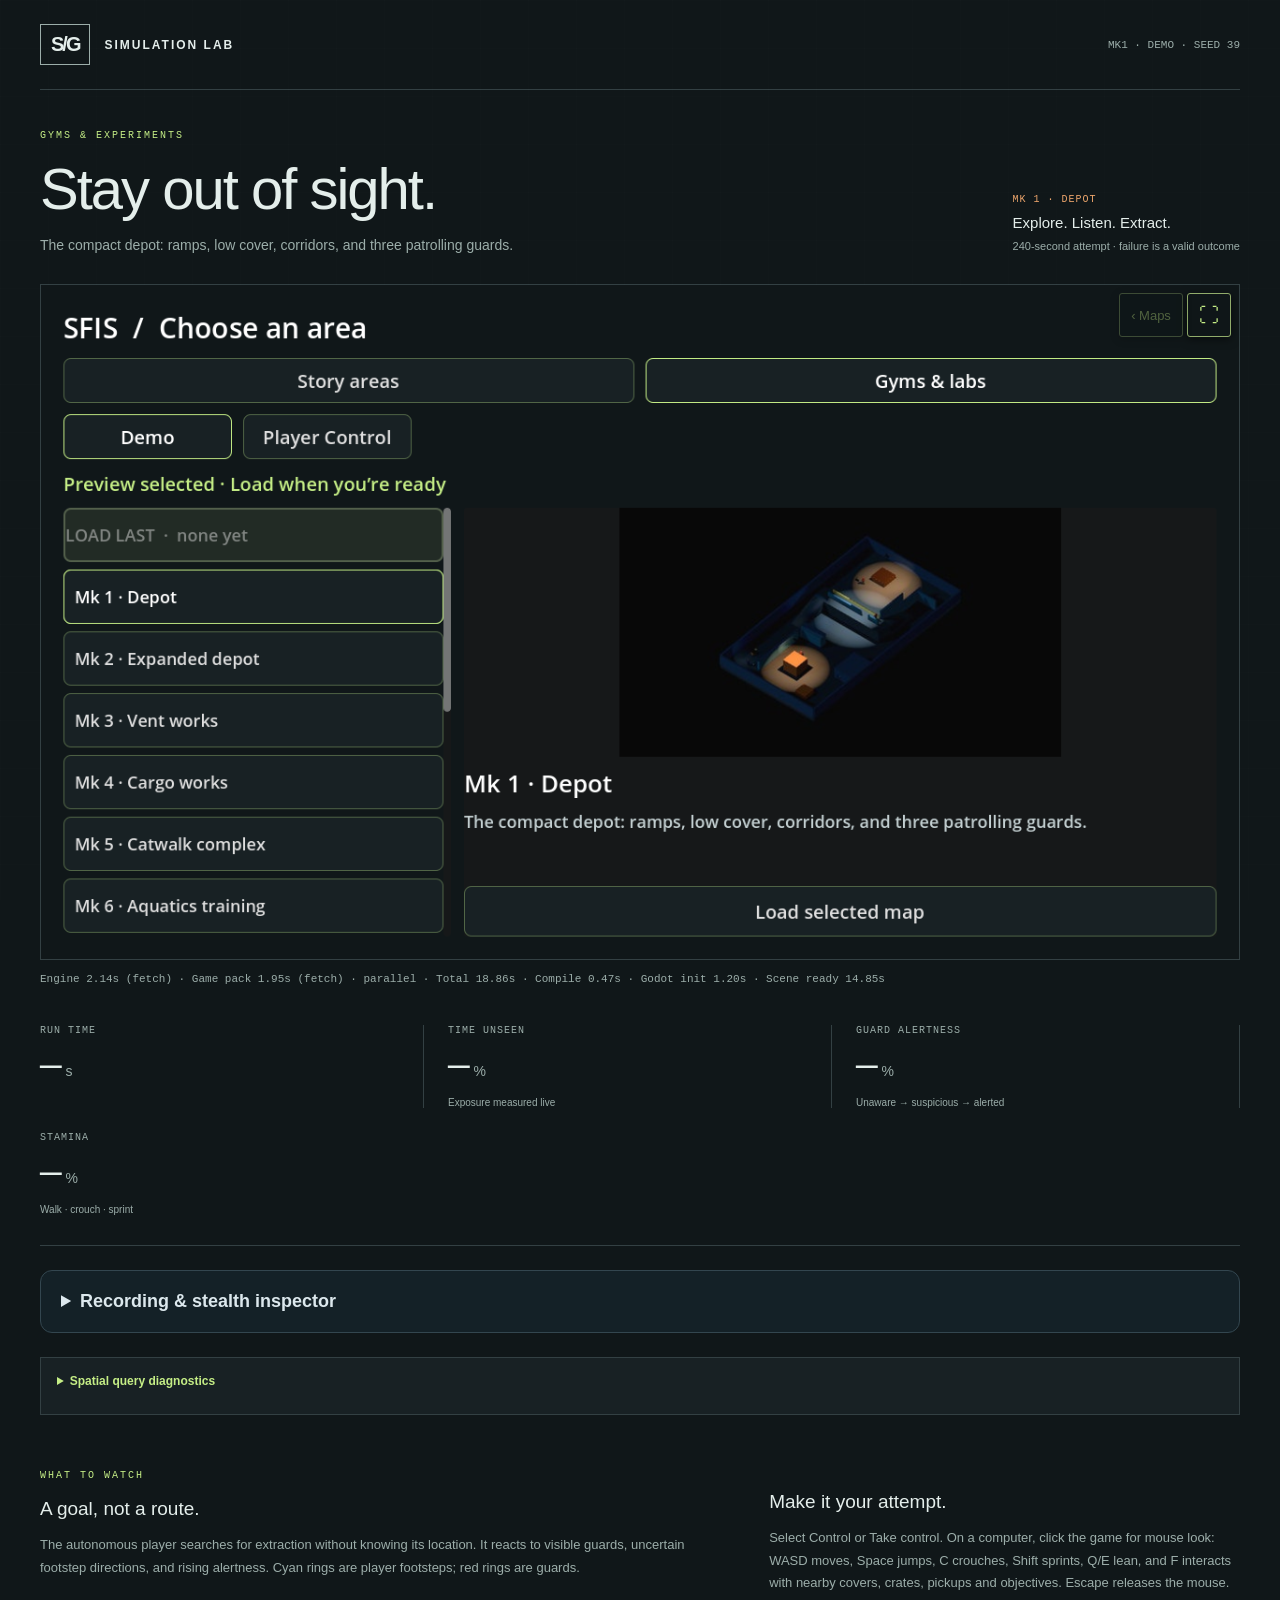
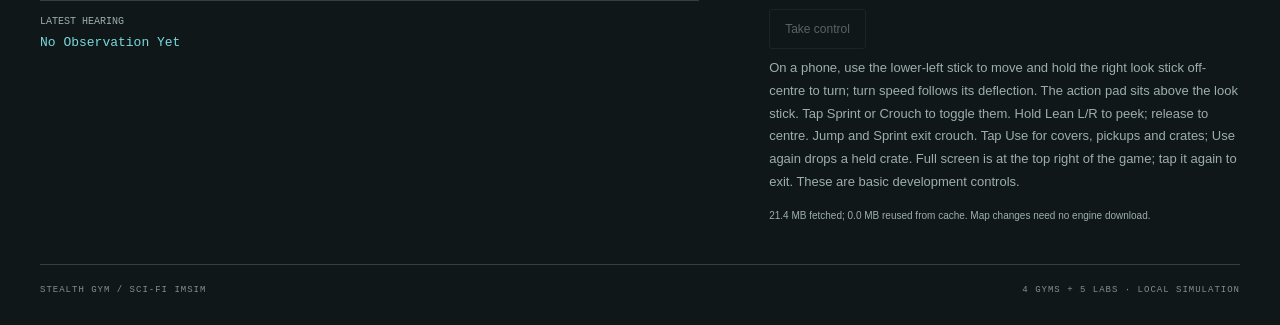
==== commit f7d6781b: "Deploy batched Hydroponics collision proxies" ====
--- a/index.html
+++ b/index.html
@@ -7,7 +7,7 @@
   <meta name="description" content="Choose a stealth test level, configure a seed, and watch or play an attempt.">
   <title>Stealth Gym · Test Levels</title>
   <link rel="stylesheet" href="style.css?v=986651c945bdf0cf">
-  <script src="performance-panel.js?v=f16671eb01cc18a6" defer></script>
+  <script src="performance-panel.js?v=d96aa5ebb6630c1f" defer></script>
   <script src="touch-controls.js?v=0182d5096c4bc957" defer></script>
   <script src="quickbar.js?v=6be242fc9a9ba0c8" defer></script>
   <script src="perspective-menu.js?v=d79db37d63f3ac1d" defer></script>
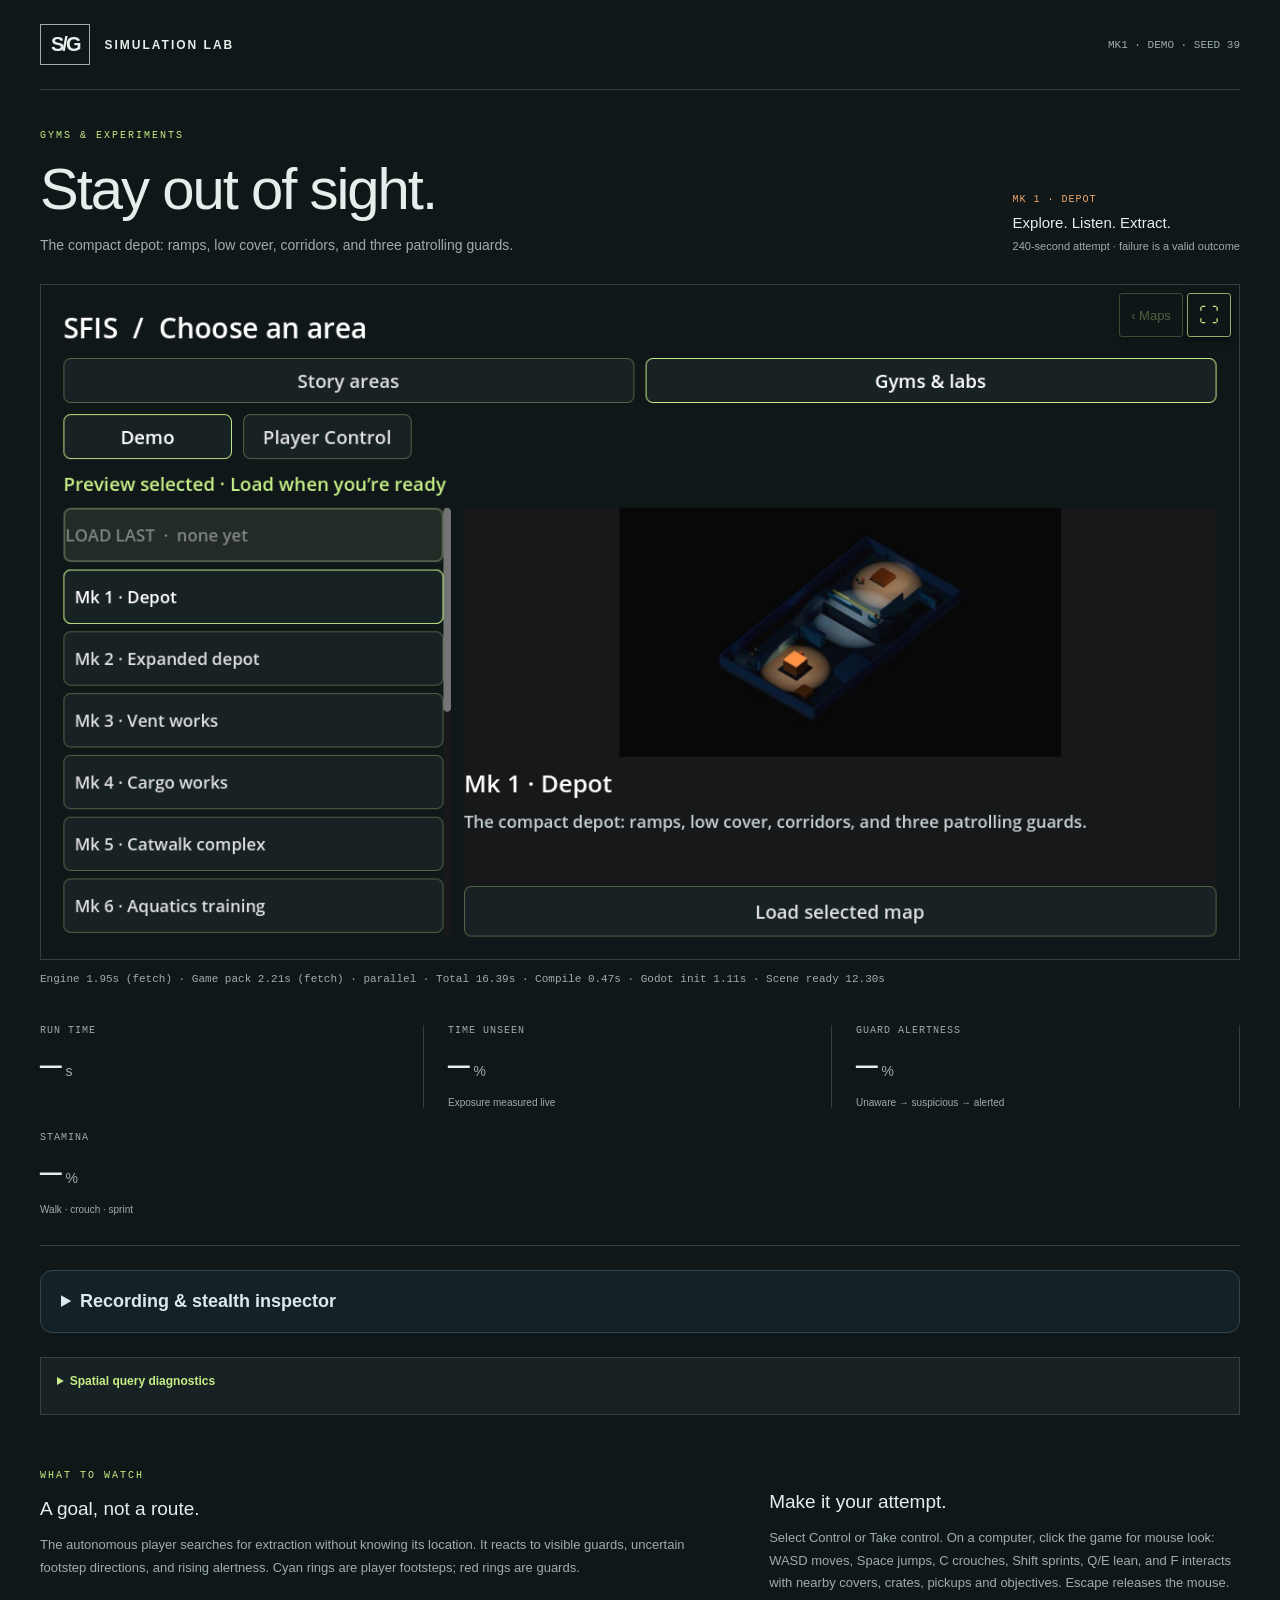
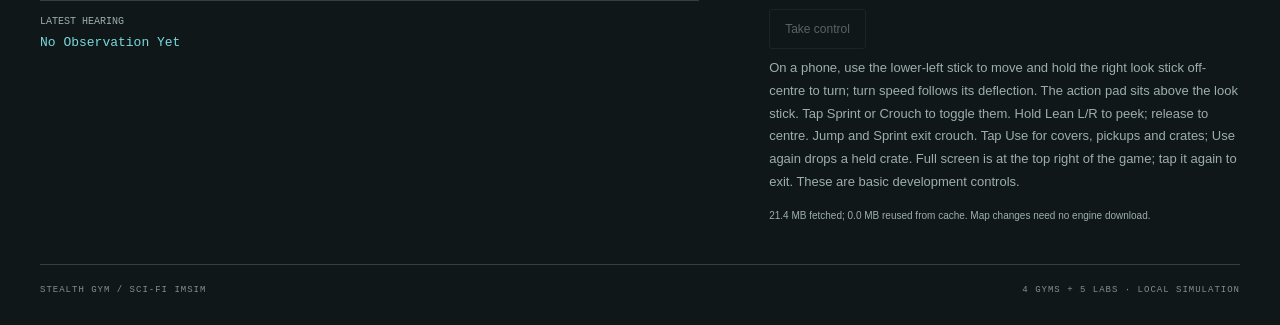
==== commit 42e45444: "Publish Hydroponics performance context v5" ====
--- a/index.html
+++ b/index.html
@@ -7,7 +7,7 @@
   <meta name="description" content="Choose a stealth test level, configure a seed, and watch or play an attempt.">
   <title>Stealth Gym · Test Levels</title>
   <link rel="stylesheet" href="style.css?v=986651c945bdf0cf">
-  <script src="performance-panel.js?v=d96aa5ebb6630c1f" defer></script>
+  <script src="performance-panel.js?v=f05c7490e3095671" defer></script>
   <script src="touch-controls.js?v=0182d5096c4bc957" defer></script>
   <script src="quickbar.js?v=6be242fc9a9ba0c8" defer></script>
   <script src="perspective-menu.js?v=d79db37d63f3ac1d" defer></script>
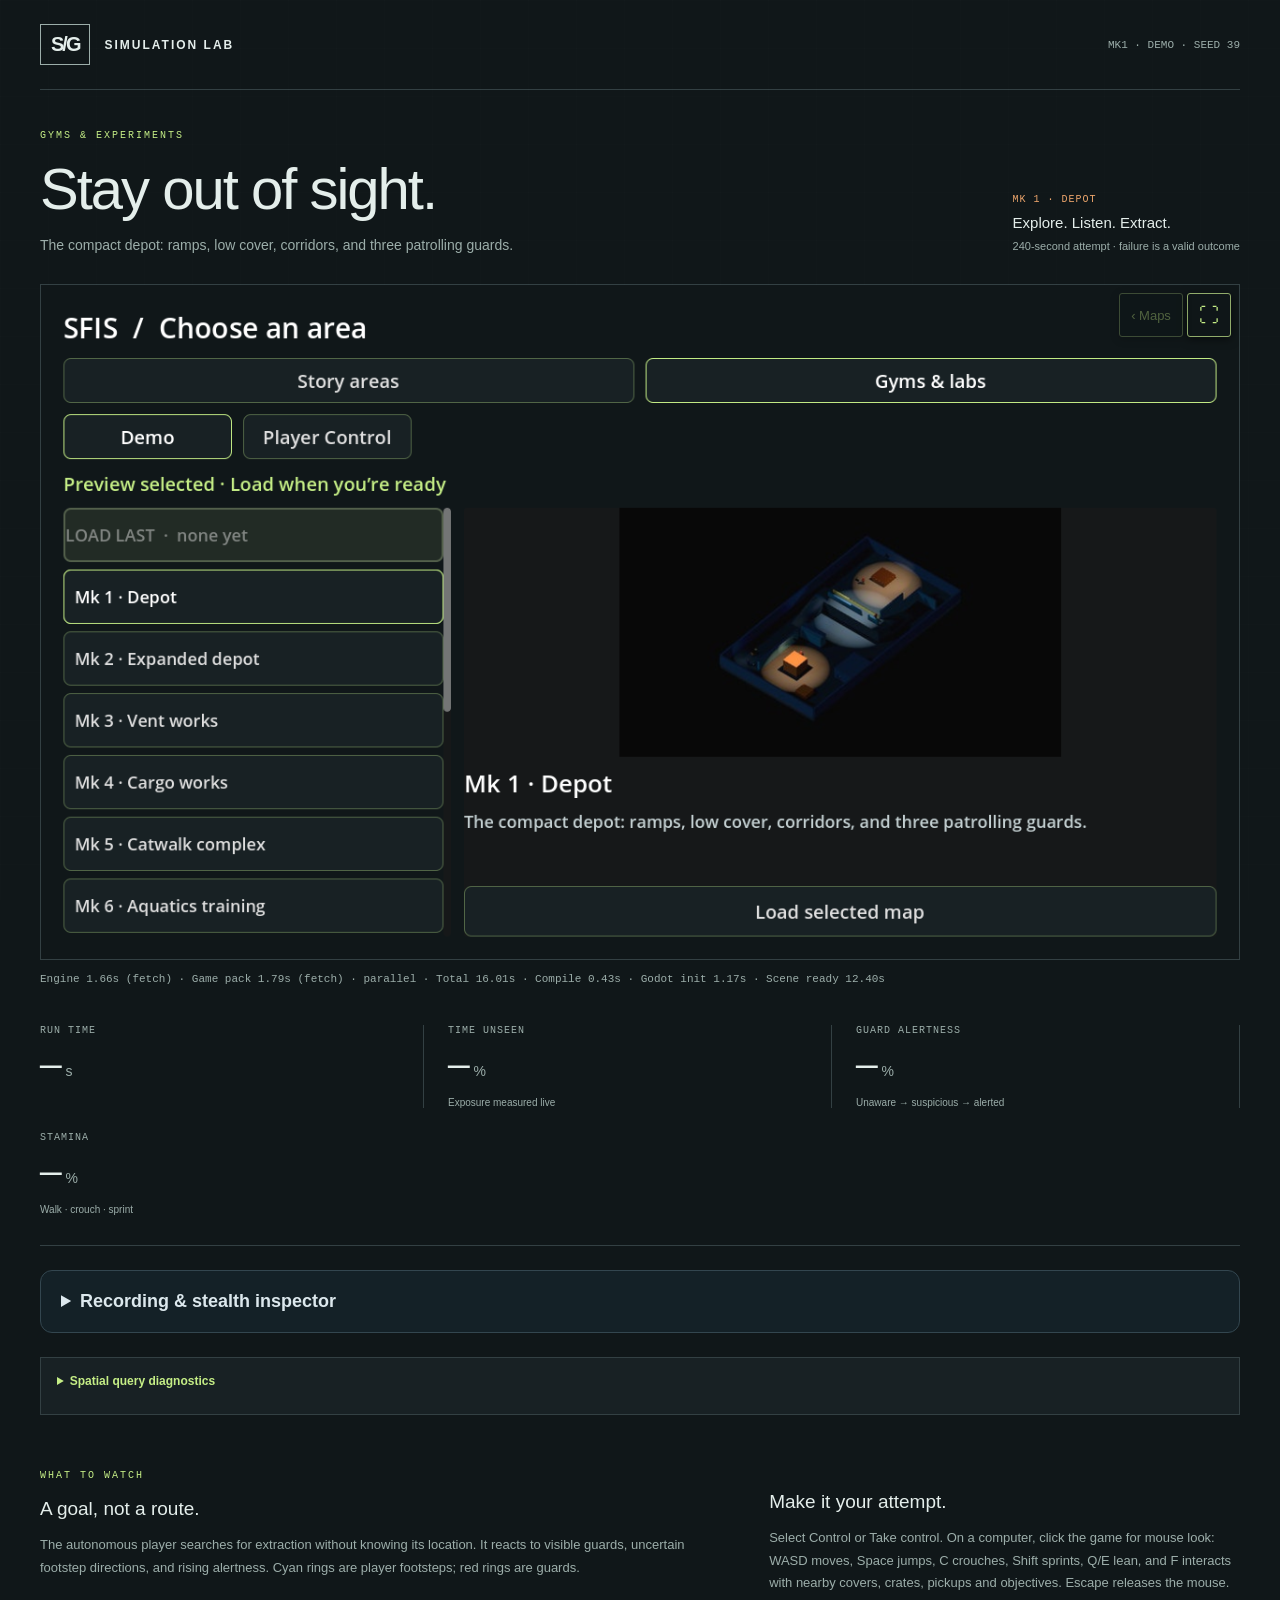
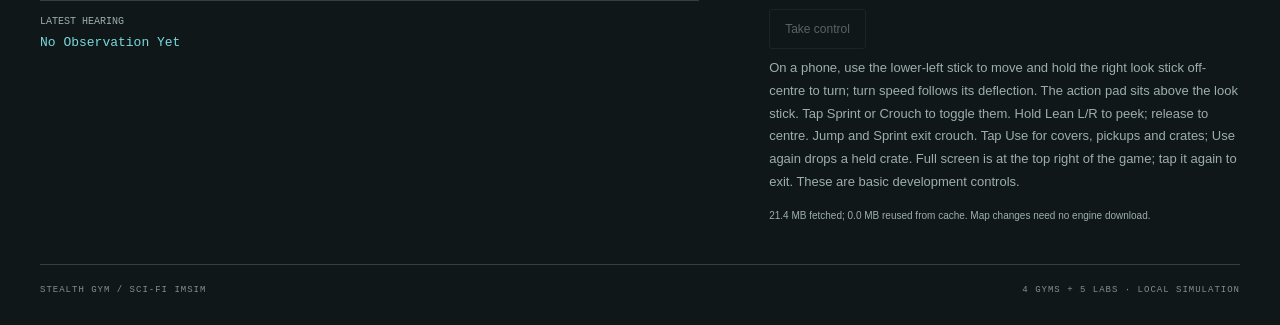
==== commit 366ee30a: "Publish Hydroponics CPU and functional web occlusion fixes" ====
--- a/index.html
+++ b/index.html
@@ -7,7 +7,7 @@
   <meta name="description" content="Choose a stealth test level, configure a seed, and watch or play an attempt.">
   <title>Stealth Gym · Test Levels</title>
   <link rel="stylesheet" href="style.css?v=986651c945bdf0cf">
-  <script src="performance-panel.js?v=f05c7490e3095671" defer></script>
+  <script src="performance-panel.js?v=e1dbac66d6b5561f" defer></script>
   <script src="touch-controls.js?v=0182d5096c4bc957" defer></script>
   <script src="quickbar.js?v=6be242fc9a9ba0c8" defer></script>
   <script src="perspective-menu.js?v=d79db37d63f3ac1d" defer></script>
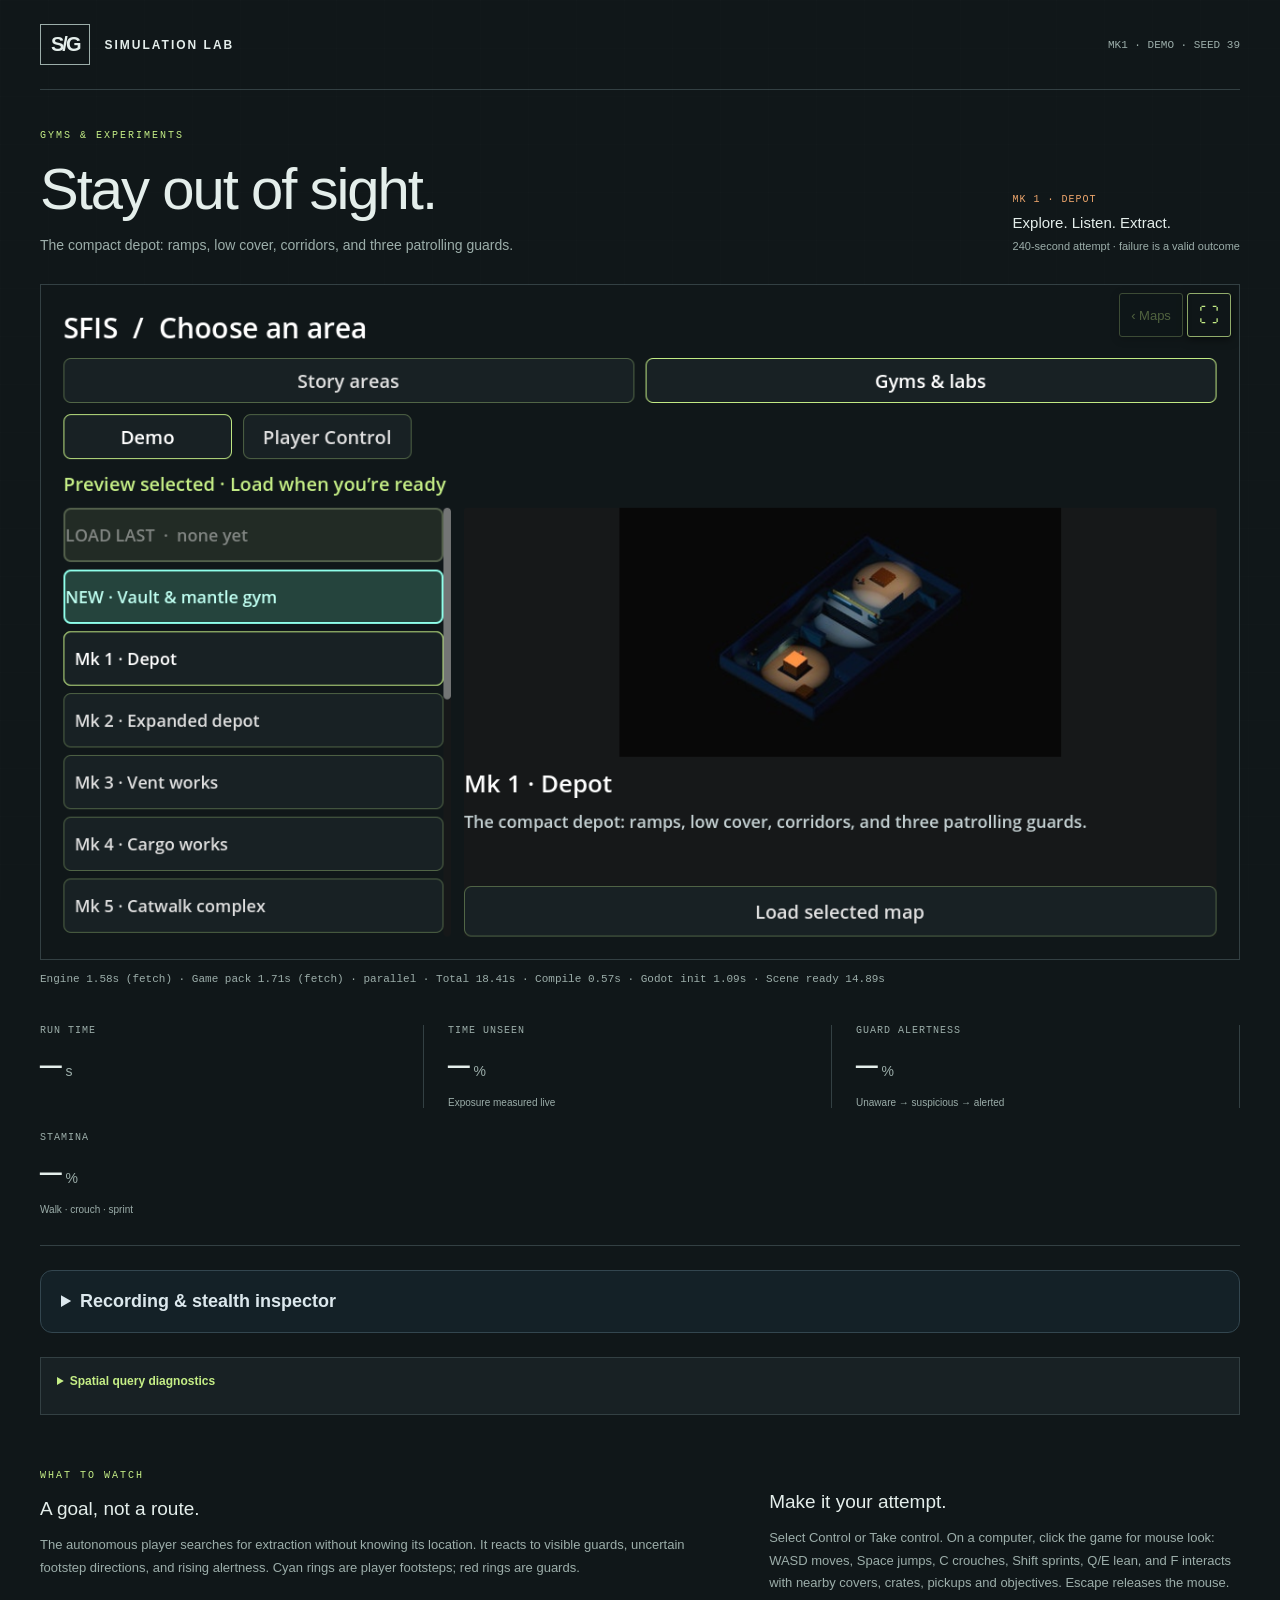
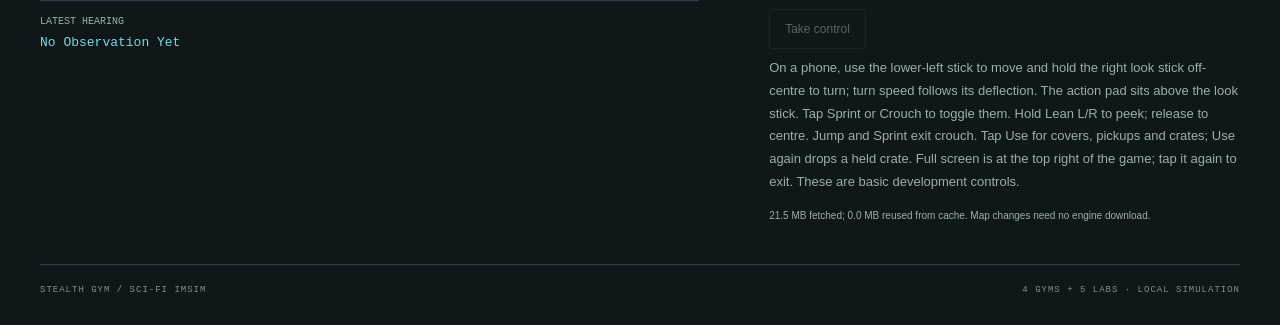
==== commit a0fde492: "Reduce Hydroponics shadow and distant presentation cost" ====
--- a/index.html
+++ b/index.html
@@ -7,7 +7,7 @@
   <meta name="description" content="Choose a stealth test level, configure a seed, and watch or play an attempt.">
   <title>Stealth Gym · Test Levels</title>
   <link rel="stylesheet" href="style.css?v=986651c945bdf0cf">
-  <script src="performance-panel.js?v=e1dbac66d6b5561f" defer></script>
+  <script src="performance-panel.js?v=c912e007c16de70a" defer></script>
   <script src="touch-controls.js?v=0182d5096c4bc957" defer></script>
   <script src="quickbar.js?v=6be242fc9a9ba0c8" defer></script>
   <script src="perspective-menu.js?v=d79db37d63f3ac1d" defer></script>
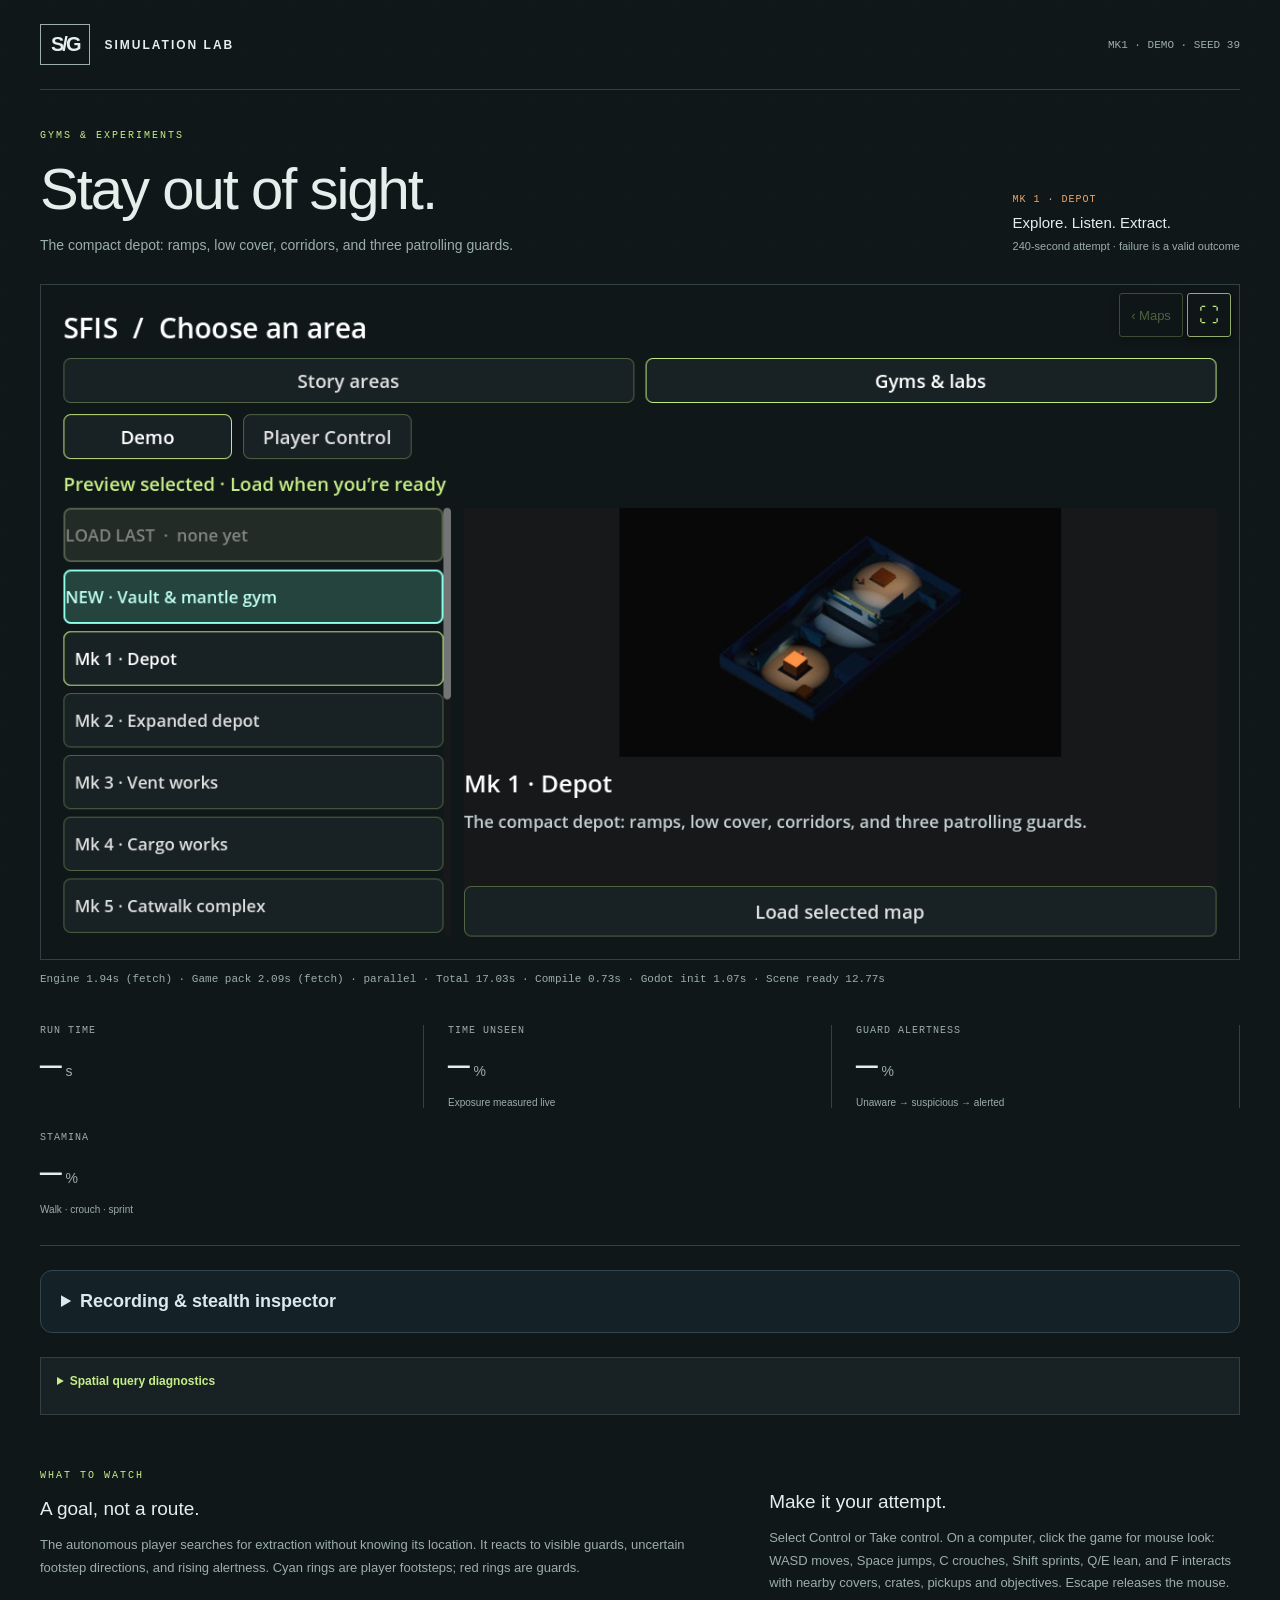
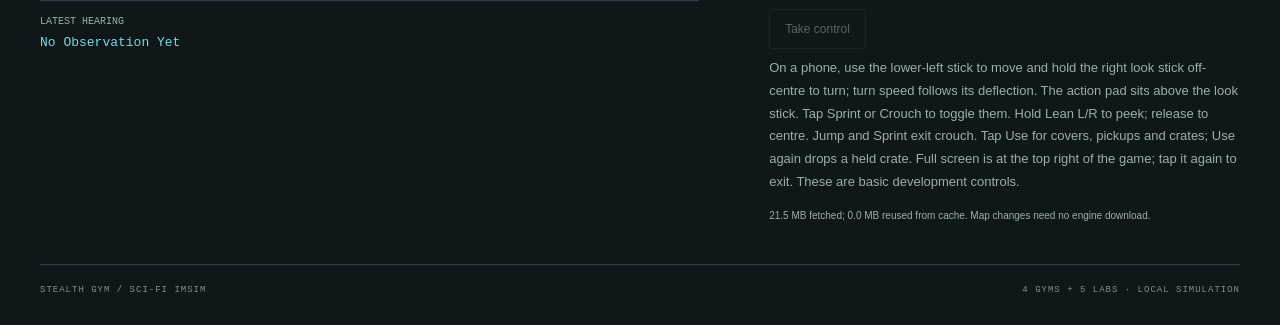
==== commit 7c1860d0: "Add rechargeable Hydroponics flashlight" ====
--- a/index.html
+++ b/index.html
@@ -6,14 +6,14 @@
   <meta name="theme-color" content="#101719">
   <meta name="description" content="Choose a stealth test level, configure a seed, and watch or play an attempt.">
   <title>Stealth Gym · Test Levels</title>
-  <link rel="stylesheet" href="style.css?v=986651c945bdf0cf">
+  <link rel="stylesheet" href="style.css?v=767d114f46fa79ba">
   <script src="performance-panel.js?v=c912e007c16de70a" defer></script>
   <script src="touch-controls.js?v=0182d5096c4bc957" defer></script>
   <script src="quickbar.js?v=6be242fc9a9ba0c8" defer></script>
   <script src="perspective-menu.js?v=d79db37d63f3ac1d" defer></script>
   <script src="debug-inspector.js?v=f3e230a470df4aca" defer></script>
   <script src="debug-visuals.js?v=fcf3aa32fe4e8c78" defer></script>
-  <script src="app.js?v=95acbea2584d005f" defer></script>
+  <script src="app.js?v=d956d8cc852317ee" defer></script>
 </head>
 <body>
   <main>
@@ -67,6 +67,7 @@
             <button data-touch-action="interact" aria-label="Use or interact"><span class="touch-icon">⌖</span><small class="touch-label">Use</small></button>
             <button data-touch-action="attack" data-lab="combat weapons" class="hidden" aria-label="Fire weapon"><span class="touch-icon">✦</span><small class="touch-label">Fire</small></button>
             <button data-touch-action="crouch" aria-label="Toggle crouch"><span class="touch-icon">↓</span><small class="touch-label">Crouch</small></button>
+            <button id="flashlight-toggle" type="button" class="hidden" aria-label="Toggle flashlight" aria-pressed="false" title="Flashlight"><span class="touch-icon">◉</span><small class="touch-label">Light</small></button>
             <button data-touch-action="sprint" aria-label="Toggle sprint" aria-pressed="false"><span class="touch-icon">»</span><small class="touch-label">Sprint</small></button>
             <button data-touch-action="grenade" aria-label="Tap to throw grenade; hold to aim or place mine" title="Grenade"><span class="touch-icon">✹</span><small class="touch-label">Frag</small></button>
             <button data-touch-action="block" data-lab="combat" class="hidden" aria-label="Block"><span class="touch-icon">⬡</span><small class="touch-label">Block</small></button>
--- a/style.css
+++ b/style.css
@@ -183,6 +183,7 @@
 #touch-controls [data-touch-action="attack"]{grid-area:2/3}
 #touch-controls [data-touch-action="grenade"]{grid-area:3/1}
 #touch-controls [data-touch-action="crouch"]{grid-area:3/2}
+#touch-controls #flashlight-toggle{grid-area:3/4}
 #touch-controls [data-touch-action="grenade_cancel"]{grid-area:3/3}
 
 /* Keep the mobile utility row clear of both the corner controls and the action pad. */
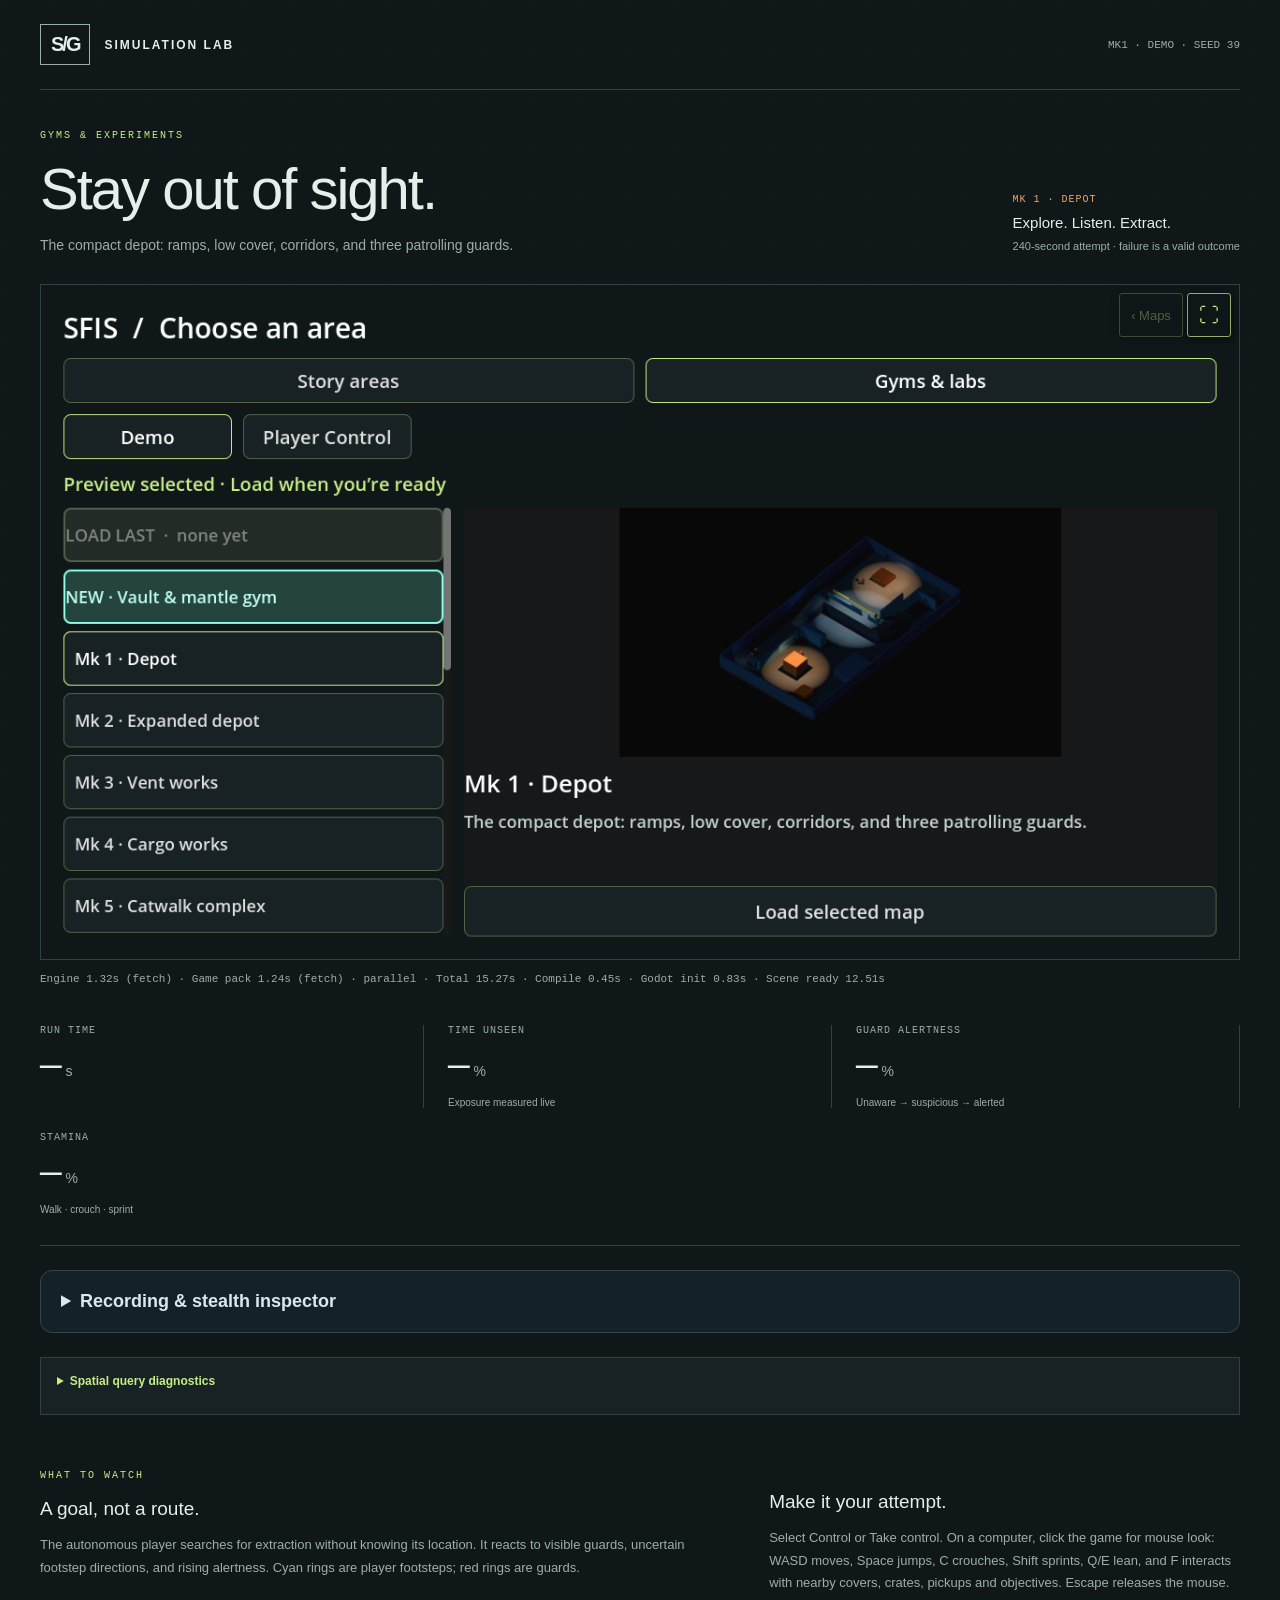
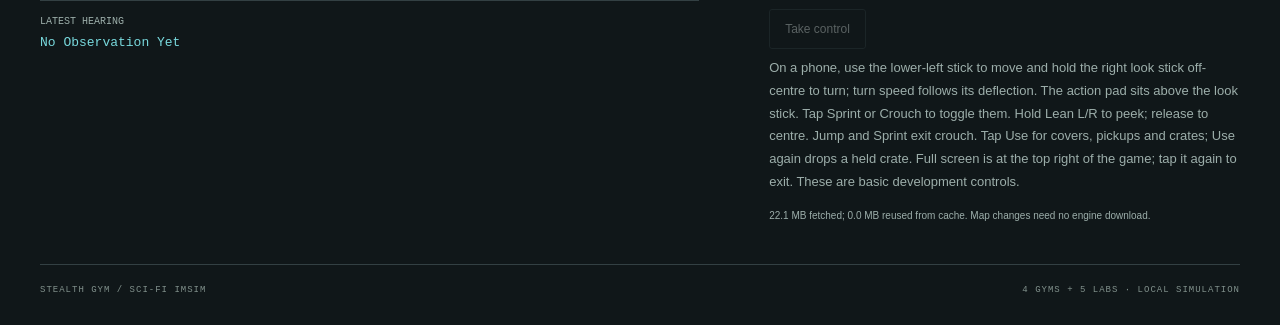
==== commit cd521f1b: "Add fresh Hydroponics campaign blockout and spatial tour" ====
--- a/index.html
+++ b/index.html
@@ -13,7 +13,7 @@
   <script src="perspective-menu.js?v=d79db37d63f3ac1d" defer></script>
   <script src="debug-inspector.js?v=f3e230a470df4aca" defer></script>
   <script src="debug-visuals.js?v=fcf3aa32fe4e8c78" defer></script>
-  <script src="app.js?v=d956d8cc852317ee" defer></script>
+  <script src="app.js?v=0c63d88adeca8261" defer></script>
 </head>
 <body>
   <main>
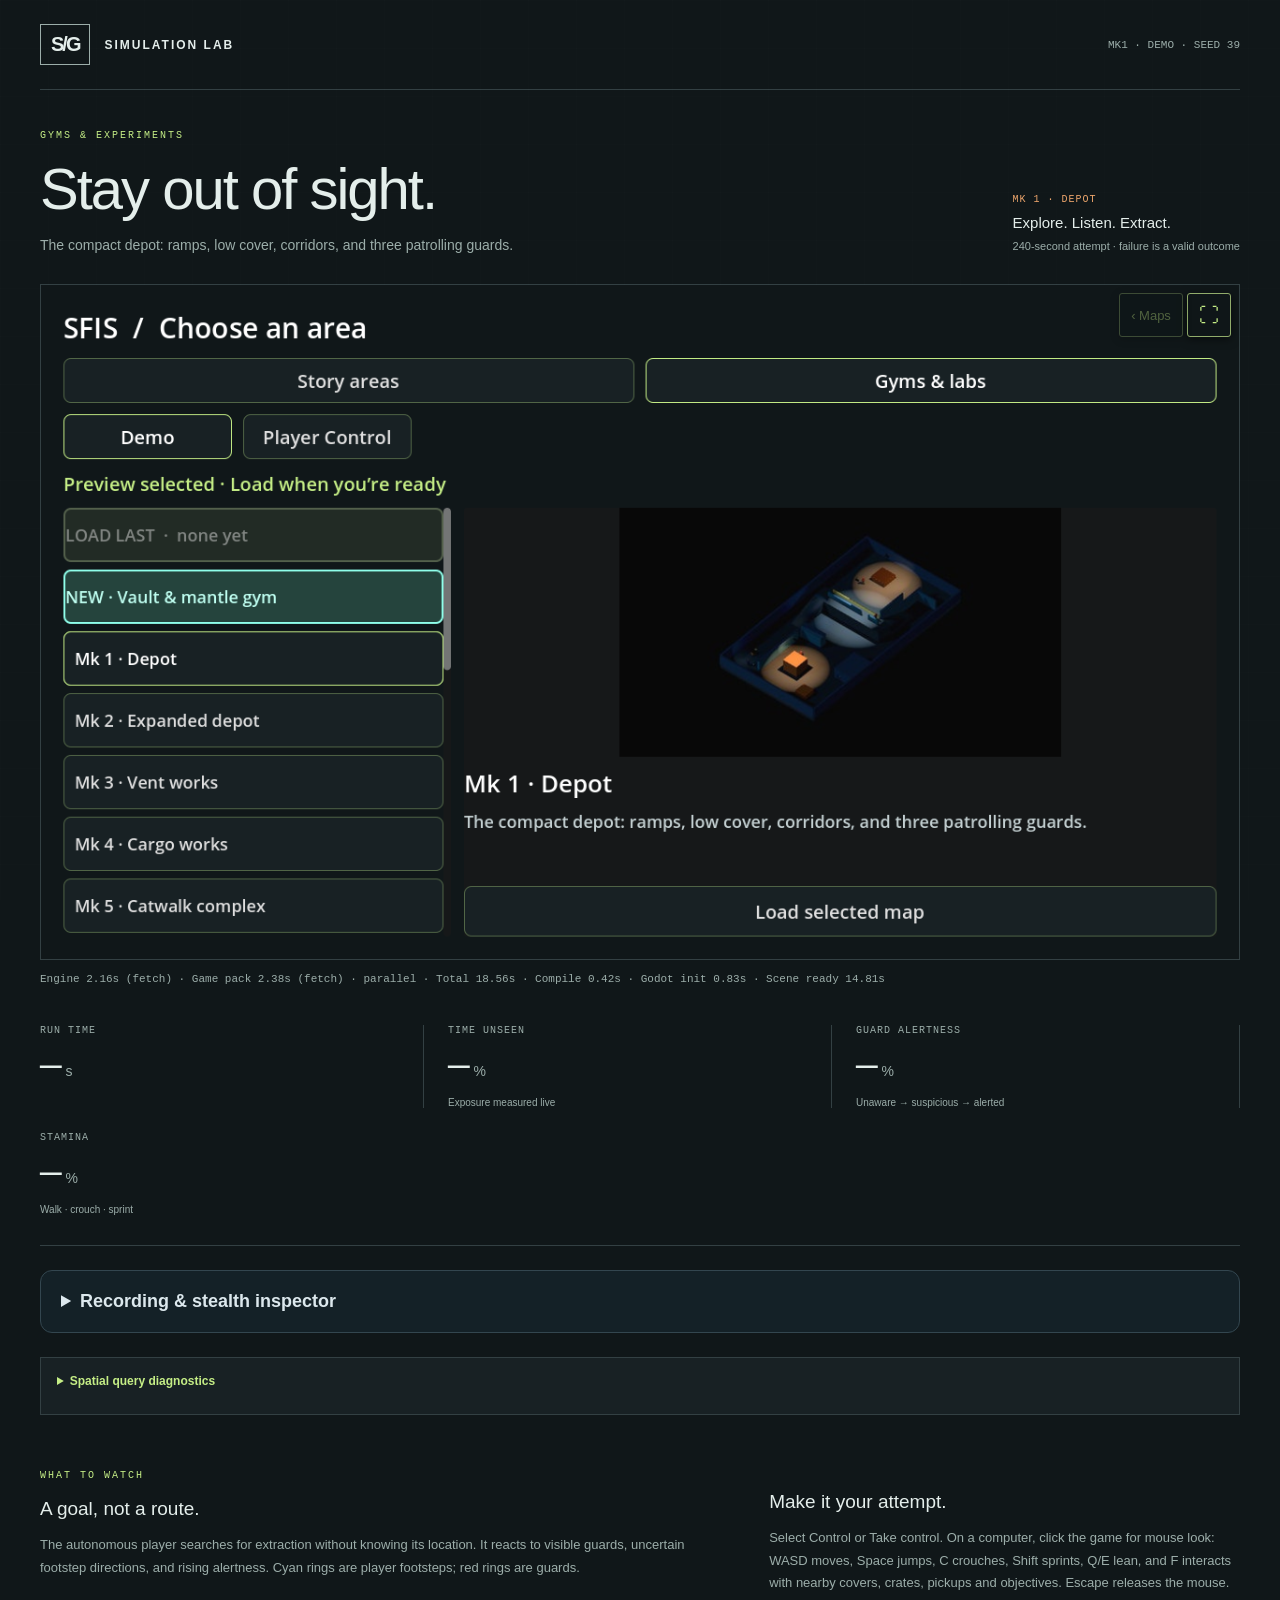
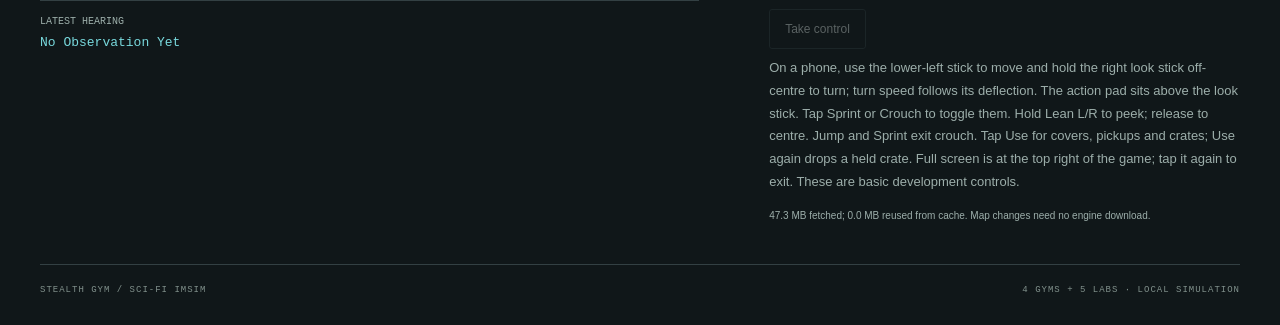
==== commit 0b40b039: "Refresh game canvas when returning from background" ====
--- a/index.html
+++ b/index.html
@@ -13,7 +13,7 @@
   <script src="perspective-menu.js?v=d79db37d63f3ac1d" defer></script>
   <script src="debug-inspector.js?v=f3e230a470df4aca" defer></script>
   <script src="debug-visuals.js?v=fcf3aa32fe4e8c78" defer></script>
-  <script src="app.js?v=0c63d88adeca8261" defer></script>
+  <script src="app.js?v=48540902cda1c703" defer></script>
 </head>
 <body>
   <main>
